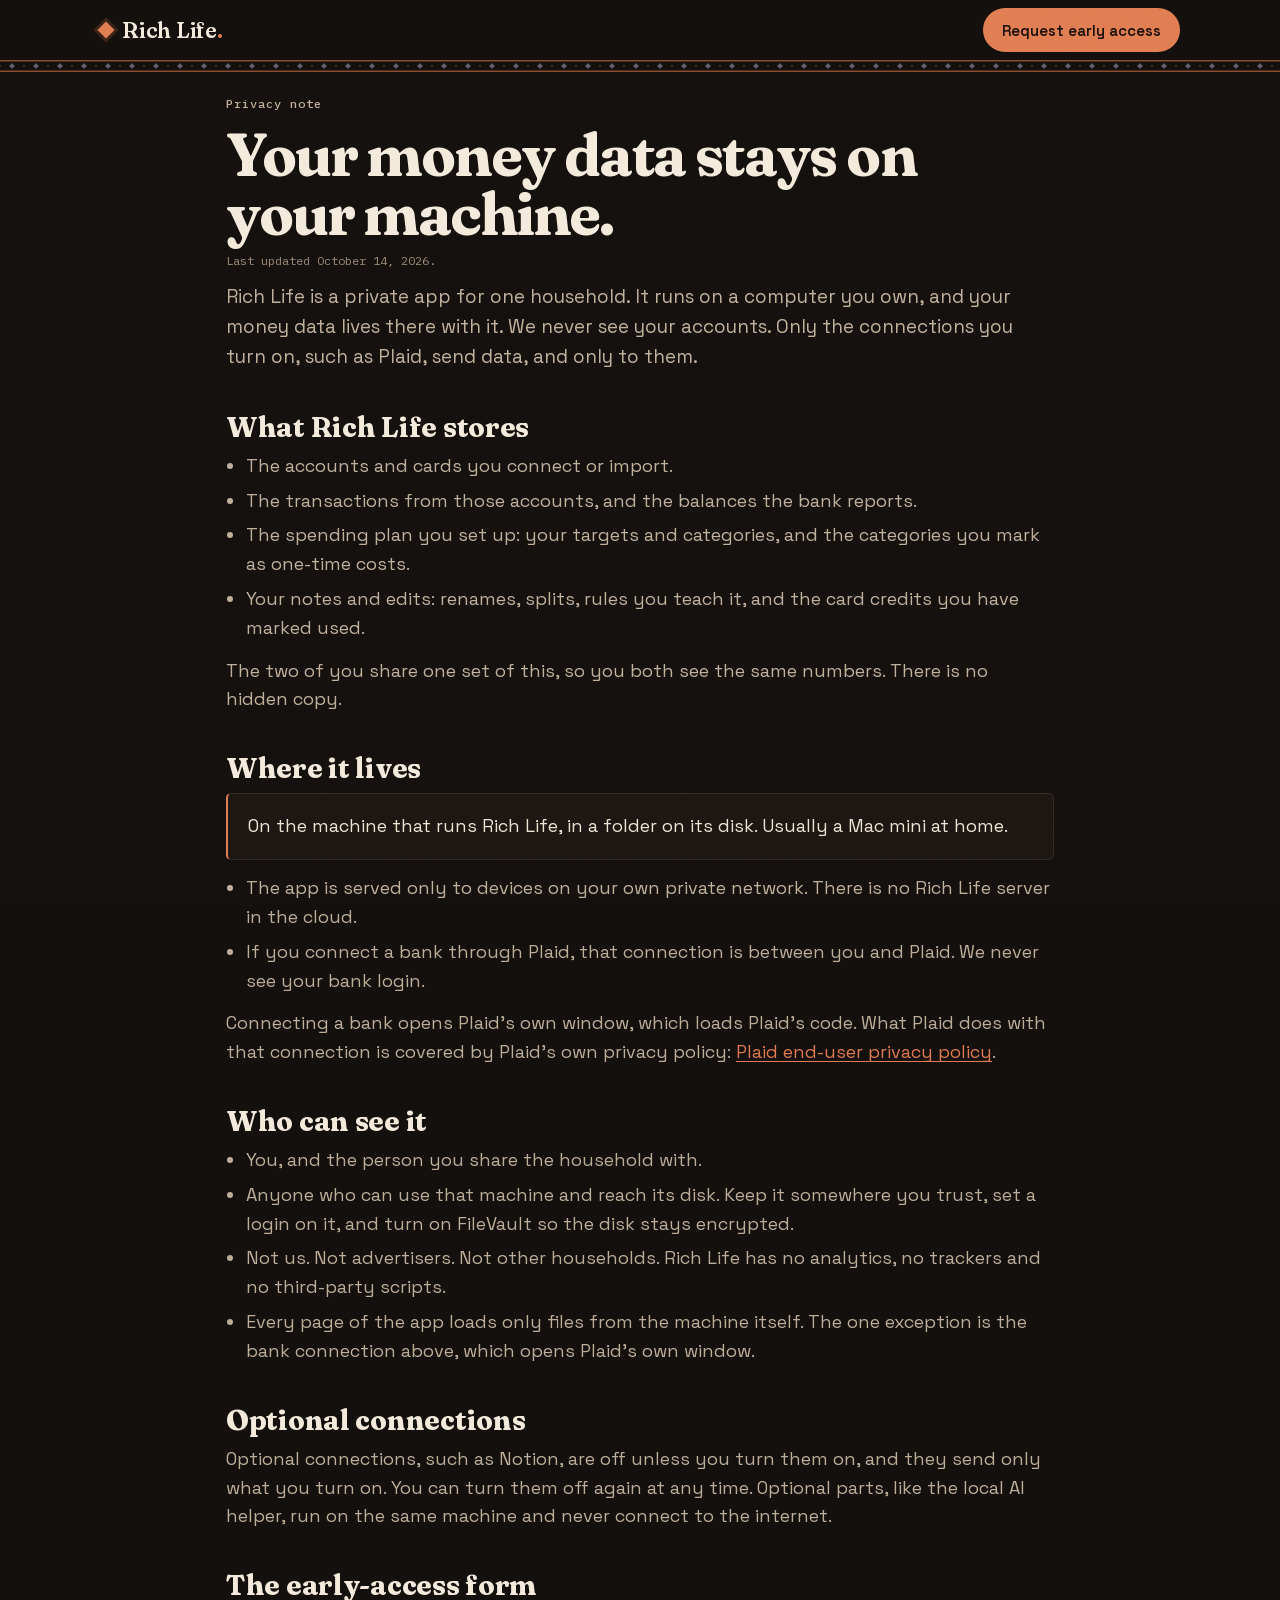
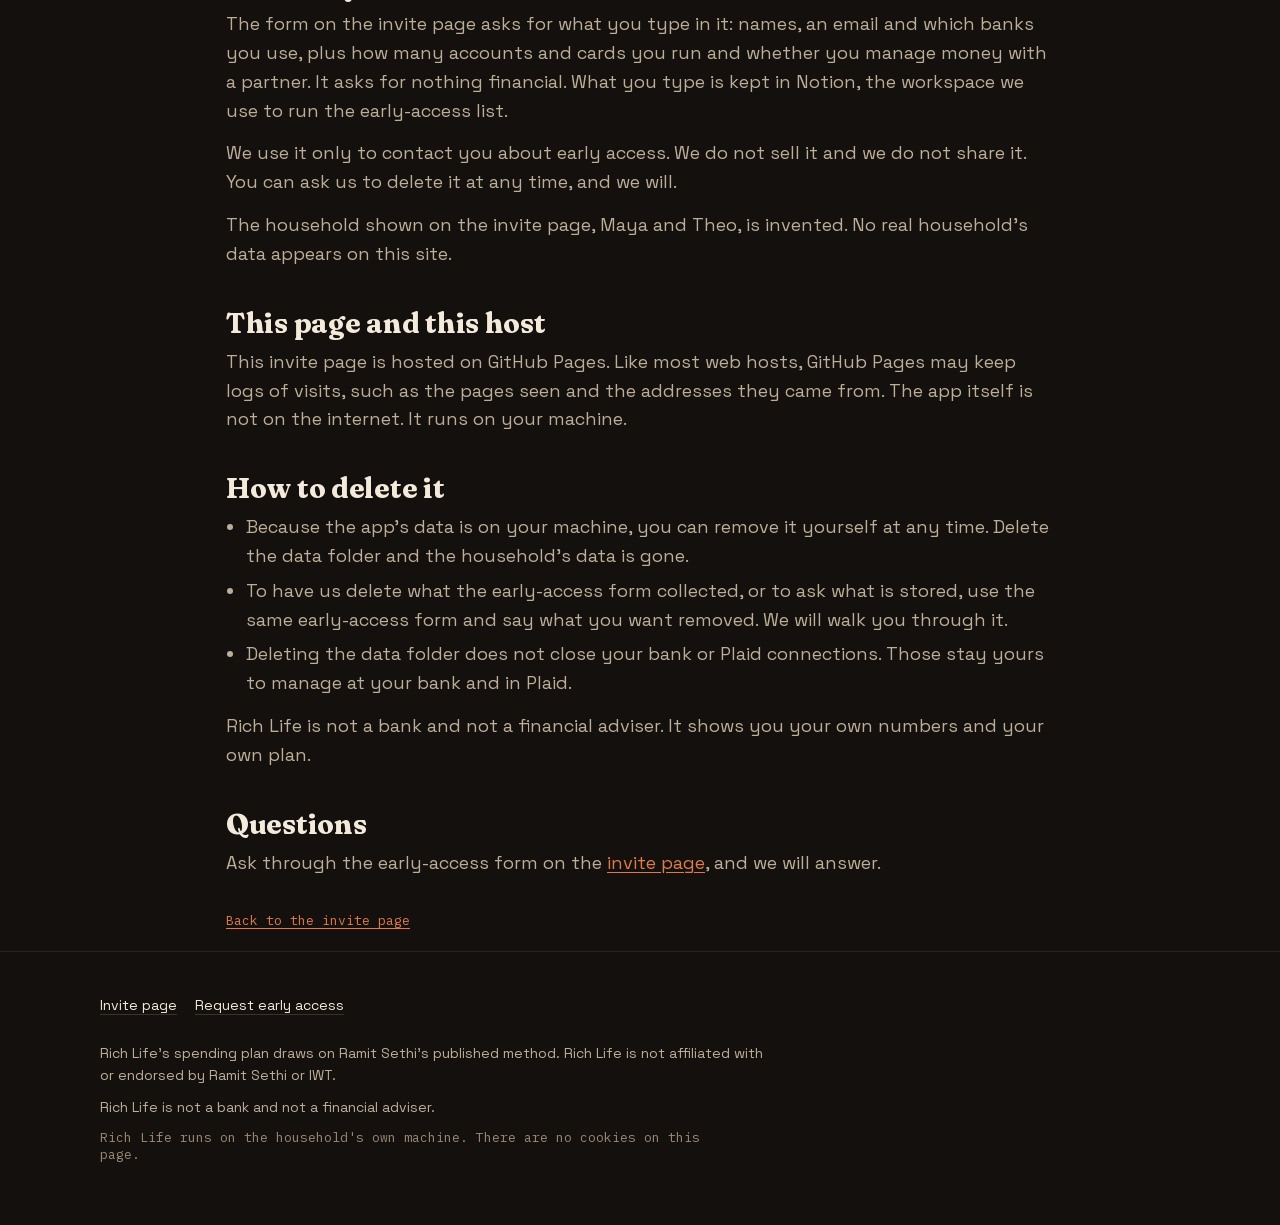
==== privacy.html @ 6955c93c "Invite review pass: the privacy claims hold up, the film follows the width, and every section reads " ====
<!doctype html>
<html lang="en">
<head>
<meta charset="utf-8">
<meta name="viewport" content="width=device-width, initial-scale=1, viewport-fit=cover">
<title>Rich Life: privacy note</title>
<meta name="description" content="Rich Life runs on your own machine and keeps your money data there. What is stored, where it lives, who can see it, and how to delete it.">
<meta name="theme-color" content="#14100D">
<meta name="robots" content="index, follow">
<link rel="icon" href="favicon.svg" type="image/svg+xml">
<link rel="stylesheet" href="styles.css">
</head>
<body>
<header>
  <div class="wrap bar">
    <a class="brand" href="index.html" aria-label="Rich Life, back to the top of the page"><i aria-hidden="true"></i><span>Rich&nbsp;Life<b>.</b></span></a>
    <a class="btn sm" href="index.html#access" data-join>Request early access</a>
  </div>
  <div class="band" aria-hidden="true"></div>
</header>

<main>
  <div class="wrap doc">
    <p class="kicker">Privacy note</p>
    <h1>Your money data stays on your machine.</h1>
    <p class="updated">Last updated October 14, 2026.</p>
    <p class="lead">Rich Life is a private app for one household. It runs on a computer you own, and your money data lives there with it. We never see your accounts. Only the connections you turn on, such as Plaid, send data, and only to them.</p>

    <h2>What Rich Life stores</h2>
    <ul>
      <li>The accounts and cards you connect or import.</li>
      <li>The transactions from those accounts, and the balances the bank reports.</li>
      <li>The spending plan you set up: your targets and categories, and the categories you mark as one-time costs.</li>
      <li>Your notes and edits: renames, splits, rules you teach it, and the card credits you have marked used.</li>
    </ul>
    <p>The two of you share one set of this, so you both see the same numbers. There is no hidden copy.</p>

    <h2>Where it lives</h2>
    <div class="card"><p>On the machine that runs Rich Life, in a folder on its disk. Usually a Mac mini at home.</p></div>
    <ul>
      <li>The app is served only to devices on your own private network. There is no Rich Life server in the cloud.</li>
      <li>If you connect a bank through Plaid, that connection is between you and Plaid. We never see your bank login.</li>
    </ul>
    <p>Connecting a bank opens Plaid's own window, which loads Plaid's code. What Plaid does with that connection is covered by Plaid's own privacy policy: <a href="https://plaid.com/legal/#end-user-privacy-policy" target="_blank" rel="noopener">Plaid end-user privacy policy</a>.</p>

    <h2>Who can see it</h2>
    <ul>
      <li>You, and the person you share the household with.</li>
      <li>Anyone who can use that machine and reach its disk. Keep it somewhere you trust, set a login on it, and turn on FileVault so the disk stays encrypted.</li>
      <li>Not us. Not advertisers. Not other households. Rich Life has no analytics, no trackers and no third-party scripts.</li>
      <li>Every page of the app loads only files from the machine itself. The one exception is the bank connection above, which opens Plaid's own window.</li>
    </ul>

    <h2>Optional connections</h2>
    <p>Optional connections, such as Notion, are off unless you turn them on, and they send only what you turn on. You can turn them off again at any time. Optional parts, like the local AI helper, run on the same machine and never connect to the internet.</p>

    <h2>The early-access form</h2>
    <p>The form on the invite page asks for what you type in it: names, an email and which banks you use, plus how many accounts and cards you run and whether you manage money with a partner. It asks for nothing financial. What you type is kept in Notion, the workspace we use to run the early-access list.</p>
    <p>We use it only to contact you about early access. We do not sell it and we do not share it. You can ask us to delete it at any time, and we will.</p>
    <p>The household shown on the invite page, Maya and Theo, is invented. No real household's data appears on this site.</p>

    <h2>This page and this host</h2>
    <p>This invite page is hosted on GitHub Pages. Like most web hosts, GitHub Pages may keep logs of visits, such as the pages seen and the addresses they came from. The app itself is not on the internet. It runs on your machine.</p>

    <h2>How to delete it</h2>
    <ul>
      <li>Because the app's data is on your machine, you can remove it yourself at any time. Delete the data folder and the household's data is gone.</li>
      <li>To have us delete what the early-access form collected, or to ask what is stored, use the same early-access form and say what you want removed. We will walk you through it.</li>
      <li>Deleting the data folder does not close your bank or Plaid connections. Those stay yours to manage at your bank and in Plaid.</li>
    </ul>

    <p>Rich Life is not a bank and not a financial adviser. It shows you your own numbers and your own plan.</p>

    <h2>Questions</h2>
    <p>Ask through the early-access form on the <a href="index.html">invite page</a>, and we will answer.</p>

    <p class="back"><a href="index.html">Back to the invite page</a></p>
  </div>
</main>

<footer>
  <div class="wrap">
    <div class="links">
      <a href="index.html">Invite page</a>
      <a href="index.html#access" data-join>Request early access</a>
    </div>
    <p>Rich Life's spending plan draws on Ramit Sethi's published method. Rich Life is not affiliated with or endorsed by Ramit Sethi or IWT.</p>
    <p>Rich Life is not a bank and not a financial adviser.</p>
    <p class="tk">Rich Life runs on the household's own machine. There are no cookies on this page.</p>
  </div>
</footer>

<script>
const EARLY_ACCESS_URL = "https://fantasy-spear-680.notion.site/02cfda1831654efd8e8520b2d70a3c6b";
document.querySelectorAll("[data-join]").forEach((a) => { if (EARLY_ACCESS_URL) { a.href = EARLY_ACCESS_URL; a.target = "_blank"; a.rel = "noopener"; } });
</script>
</body>
</html>
---- styles.css ----
/* styles.css: Rich Life early-access pages.
 *
 * The same look as the app (Kohl & Terracotta): a warm kohl-black ground with
 * a fine paper grain, an editorial serif for headings (Fraunces, soft and
 * wonky axes), a geometric grotesk for reading (Space Grotesk), mono numerals
 * for money. Colour is the app's craft-pigment palette. Geometry is
 * block-print: a patterned band under the header, square-cut panels, corner
 * ticks instead of shadows. The fonts are self-hosted; nothing loads from
 * another site.
 */

/* Fonts: the app's families, axes and subsets, self-hosted (OFL). */
@font-face { font-family: 'Fraunces'; font-style: normal; font-weight: 400 800; font-display: swap;
  src: url(fonts/fraunces-400_800-latin-ext.woff2) format('woff2');
  unicode-range: U+0100-02BA, U+02BD-02C5, U+02C7-02CC, U+02CE-02D7, U+02DD-02FF, U+0304, U+0308, U+0329, U+1D00-1DBF, U+1E00-1E9F, U+1EF2-1EFF, U+2020, U+20A0-20AB, U+20AD-20C4, U+2113, U+2C60-2C7F, U+A720-A7FF; }
@font-face { font-family: 'Fraunces'; font-style: normal; font-weight: 400 800; font-display: swap;
  src: url(fonts/fraunces-400_800-latin.woff2) format('woff2');
  unicode-range: U+0000-00FF, U+0131, U+0152-0153, U+02BB-02BC, U+02C6, U+02DA, U+02DC, U+0304, U+0308, U+0329, U+2000-206F, U+20AC, U+2122, U+2191, U+2193, U+2212, U+2215, U+FEFF, U+FFFD; }
@font-face { font-family: 'Space Grotesk'; font-style: normal; font-weight: 400; font-display: swap;
  src: url(fonts/space-grotesk-400-latin-ext.woff2) format('woff2');
  unicode-range: U+0100-02BA, U+02BD-02C5, U+02C7-02CC, U+02CE-02D7, U+02DD-02FF, U+0304, U+0308, U+0329, U+1D00-1DBF, U+1E00-1E9F, U+1EF2-1EFF, U+2020, U+20A0-20AB, U+20AD-20C4, U+2113, U+2C60-2C7F, U+A720-A7FF; }
@font-face { font-family: 'Space Grotesk'; font-style: normal; font-weight: 400; font-display: swap;
  src: url(fonts/space-grotesk-400-latin.woff2) format('woff2');
  unicode-range: U+0000-00FF, U+0131, U+0152-0153, U+02BB-02BC, U+02C6, U+02DA, U+02DC, U+0304, U+0308, U+0329, U+2000-206F, U+20AC, U+2122, U+2191, U+2193, U+2212, U+2215, U+FEFF, U+FFFD; }
@font-face { font-family: 'Space Grotesk'; font-style: normal; font-weight: 500; font-display: swap;
  src: url(fonts/space-grotesk-500-latin-ext.woff2) format('woff2');
  unicode-range: U+0100-02BA, U+02BD-02C5, U+02C7-02CC, U+02CE-02D7, U+02DD-02FF, U+0304, U+0308, U+0329, U+1D00-1DBF, U+1E00-1E9F, U+1EF2-1EFF, U+2020, U+20A0-20AB, U+20AD-20C4, U+2113, U+2C60-2C7F, U+A720-A7FF; }
@font-face { font-family: 'Space Grotesk'; font-style: normal; font-weight: 500; font-display: swap;
  src: url(fonts/space-grotesk-500-latin.woff2) format('woff2');
  unicode-range: U+0000-00FF, U+0131, U+0152-0153, U+02BB-02BC, U+02C6, U+02DA, U+02DC, U+0304, U+0308, U+0329, U+2000-206F, U+20AC, U+2122, U+2191, U+2193, U+2212, U+2215, U+FEFF, U+FFFD; }
@font-face { font-family: 'Space Grotesk'; font-style: normal; font-weight: 600; font-display: swap;
  src: url(fonts/space-grotesk-600-latin-ext.woff2) format('woff2');
  unicode-range: U+0100-02BA, U+02BD-02C5, U+02C7-02CC, U+02CE-02D7, U+02DD-02FF, U+0304, U+0308, U+0329, U+1D00-1DBF, U+1E00-1E9F, U+1EF2-1EFF, U+2020, U+20A0-20AB, U+20AD-20C4, U+2113, U+2C60-2C7F, U+A720-A7FF; }
@font-face { font-family: 'Space Grotesk'; font-style: normal; font-weight: 600; font-display: swap;
  src: url(fonts/space-grotesk-600-latin.woff2) format('woff2');
  unicode-range: U+0000-00FF, U+0131, U+0152-0153, U+02BB-02BC, U+02C6, U+02DA, U+02DC, U+0304, U+0308, U+0329, U+2000-206F, U+20AC, U+2122, U+2191, U+2193, U+2212, U+2215, U+FEFF, U+FFFD; }
@font-face { font-family: 'IBM Plex Mono'; font-style: normal; font-weight: 400; font-display: swap;
  src: url(fonts/ibm-plex-mono-400-latin-ext.woff2) format('woff2');
  unicode-range: U+0100-02BA, U+02BD-02C5, U+02C7-02CC, U+02CE-02D7, U+02DD-02FF, U+0304, U+0308, U+0329, U+1D00-1DBF, U+1E00-1E9F, U+1EF2-1EFF, U+2020, U+20A0-20AB, U+20AD-20C4, U+2113, U+2C60-2C7F, U+A720-A7FF; }
@font-face { font-family: 'IBM Plex Mono'; font-style: normal; font-weight: 400; font-display: swap;
  src: url(fonts/ibm-plex-mono-400-latin.woff2) format('woff2');
  unicode-range: U+0000-00FF, U+0131, U+0152-0153, U+02BB-02BC, U+02C6, U+02DA, U+02DC, U+0304, U+0308, U+0329, U+2000-206F, U+20AC, U+2122, U+2191, U+2193, U+2212, U+2215, U+FEFF, U+FFFD; }
@font-face { font-family: 'IBM Plex Mono'; font-style: normal; font-weight: 500; font-display: swap;
  src: url(fonts/ibm-plex-mono-500-latin-ext.woff2) format('woff2');
  unicode-range: U+0100-02BA, U+02BD-02C5, U+02C7-02CC, U+02CE-02D7, U+02DD-02FF, U+0304, U+0308, U+0329, U+1D00-1DBF, U+1E00-1E9F, U+1EF2-1EFF, U+2020, U+20A0-20AB, U+20AD-20C4, U+2113, U+2C60-2C7F, U+A720-A7FF; }
@font-face { font-family: 'IBM Plex Mono'; font-style: normal; font-weight: 500; font-display: swap;
  src: url(fonts/ibm-plex-mono-500-latin.woff2) format('woff2');
  unicode-range: U+0000-00FF, U+0131, U+0152-0153, U+02BB-02BC, U+02C6, U+02DA, U+02DC, U+0304, U+0308, U+0329, U+2000-206F, U+20AC, U+2122, U+2191, U+2193, U+2212, U+2215, U+FEFF, U+FFFD; }

:root {
  --bg: #14100D;           /* kohl */
  --surface: #1C1612;
  --surface-2: #221A15;
  --line: rgba(243, 234, 219, 0.09);
  --line-strong: rgba(243, 234, 219, 0.16);
  --bone: #F3EADB;
  --ink: #EDE3D3;
  --muted: #BDAE99;
  --dim: #9A8874;
  --terracotta: #E07A50;
  --haldi: #E2A93B;
  --neel: #7F95D4;
  --jamun: #B47AB3;
  --leaf: #7DBB86;
  --accent-soft: rgba(224, 122, 80, 0.14);
  --ink-on-accent: #1A0F0A;
  --radius: 5px;
  --wrap: 1120px;
  --display: "Fraunces", Georgia, "Times New Roman", serif;
  --sans: "Space Grotesk", system-ui, -apple-system, "Segoe UI", Roboto, sans-serif;
  --mono: "IBM Plex Mono", ui-monospace, "SF Mono", Menlo, monospace;
  /* block-print band: indigo lozenges between terracotta rules (from the app) */
  --band: url("data:image/svg+xml;utf8,<svg xmlns='http://www.w3.org/2000/svg' width='24' height='12'><rect width='24' height='1.5' fill='%23E07A50'/><rect y='10.5' width='24' height='1.5' fill='%23E07A50'/><path d='M12 3 L15 6 L12 9 L9 6 Z' fill='%237F95D4'/><circle cx='12' cy='6' r='0.9' fill='%23E2A93B'/><circle cx='0' cy='6' r='0.8' fill='%23E07A50'/><circle cx='24' cy='6' r='0.8' fill='%23E07A50'/></svg>") left center / 24px 12px repeat-x;
}

* { box-sizing: border-box; }
html { scroll-behavior: smooth; -webkit-text-size-adjust: 100%; background: var(--bg); }
body {
  margin: 0; background: var(--bg); color: var(--ink);
  font: 400 17px/1.6 var(--sans); overflow-x: hidden;
  font-feature-settings: "tnum" 1, "lnum" 1, "ss01" 1; -webkit-font-smoothing: antialiased;
  padding-bottom: env(safe-area-inset-bottom);
}
/* Paper grain over everything, never intercepting a tap. */
body::after {
  content: ""; position: fixed; inset: 0; pointer-events: none; z-index: 9998; opacity: 0.09; mix-blend-mode: overlay;
  background-image: url("data:image/svg+xml;utf8,<svg xmlns='http://www.w3.org/2000/svg' width='180' height='180'><filter id='n'><feTurbulence type='fractalNoise' baseFrequency='0.9' numOctaves='3' stitchTiles='stitch'/><feColorMatrix values='0 0 0 0 0.95  0 0 0 0 0.9  0 0 0 0 0.85  0 0 0 1 0'/></filter><rect width='100%' height='100%' filter='url(%23n)'/></svg>");
}
img, video { max-width: 100%; display: block; }
a { color: var(--terracotta); text-underline-offset: 3px; }
:focus-visible { outline: 2px solid var(--haldi); outline-offset: 2px; border-radius: 6px; }
::selection { background: rgba(224, 122, 80, 0.3); color: var(--bone); }

.wrap { max-width: var(--wrap); margin: 0 auto; padding: 0 max(20px, env(safe-area-inset-left)); }

/* ── header ─────────────────────────────────────────────────────────── */
header { position: sticky; top: 0; z-index: 5; background: rgba(20, 16, 13, 0.92); backdrop-filter: blur(10px); -webkit-backdrop-filter: blur(10px); }
header .bar { display: flex; align-items: center; justify-content: space-between; min-height: 60px; gap: 12px; }
header .band { height: 12px; background: var(--band); opacity: 0.55; }
.brand { display: flex; align-items: center; gap: 10px; min-height: 44px; font: 600 22px var(--display); font-variation-settings: "SOFT" 50, "WONK" 1; color: var(--bone); text-decoration: none; letter-spacing: -0.01em; }
.brand i { width: 12px; height: 12px; background: var(--terracotta); transform: rotate(45deg); box-shadow: 0 0 0 3px rgba(224, 122, 80, 0.18); flex: none; }
.brand b { color: var(--terracotta); font-weight: inherit; }

/* ── buttons ────────────────────────────────────────────────────────── */
.btn {
  display: inline-flex; align-items: center; justify-content: center; gap: 8px;
  min-height: 52px; padding: 0 26px; border-radius: 999px; border: 1px solid transparent;
  background: var(--terracotta); color: var(--ink-on-accent); font: 600 17px var(--sans);
  text-decoration: none; cursor: pointer;
  transition: transform 0.15s;
}
.btn:hover { transform: translateY(-1px); }
.btn:active { transform: scale(0.98); }
.btn.sm { min-height: 44px; padding: 0 18px; font-size: 15px; }
.btn.ghost { background: transparent; color: var(--bone); border-color: var(--line-strong); }
.btn.ghost:hover { border-color: var(--terracotta); color: var(--bone); }

/* ── type ───────────────────────────────────────────────────────────── */
.kicker { color: var(--terracotta); font: 500 12px var(--mono); letter-spacing: 0.08em; margin: 0 0 16px; }
h1, h2, h3 { font-family: var(--display); font-variation-settings: "SOFT" 50, "WONK" 1; letter-spacing: -0.01em; color: var(--bone); }
h1 { font-weight: 700; font-size: clamp(44px, 12vw, 96px); line-height: 0.98; letter-spacing: -0.03em; margin: 0 auto 22px; max-width: 12em; }
h1 em { font-style: normal; color: var(--terracotta); }
h2 { font-weight: 700; font-size: clamp(30px, 7.5vw, 52px); line-height: 1.04; margin: 0 0 14px; max-width: 17em; }
h3 { font-weight: 600; font-size: clamp(24px, 5.5vw, 34px); line-height: 1.12; margin: 0 0 12px; letter-spacing: -0.005em; }
.lede { font-size: clamp(18px, 4.4vw, 22px); color: var(--muted); max-width: 33em; margin: 0 auto 30px; }
.sub { color: var(--muted); max-width: 36em; margin: 0 0 40px; font-size: 19px; }
.fine { font-size: 14px; color: var(--muted); margin: 16px auto 0; max-width: 36em; }
.mono { font-family: var(--mono); font-variant-numeric: tabular-nums; }

/* ── hero ───────────────────────────────────────────────────────────── */
.hero { padding: 44px 0 60px; text-align: center; }
.cta { display: flex; flex-wrap: wrap; gap: 12px; justify-content: center; }
.stage { margin: 44px auto 0; display: flex; flex-direction: column; align-items: center; gap: 14px; }
.phone { width: min(288px, 74vw); border-radius: 40px; border: 8px solid #2b211b; background: #000; overflow: hidden; box-shadow: 0 40px 100px rgba(240, 135, 92, 0.16), 0 0 0 1px var(--line); aspect-ratio: 390 / 844; }
.screen { display: none; border-radius: 16px; border: 1px solid var(--line); background: #000; overflow: hidden; box-shadow: 0 40px 120px rgba(240, 135, 92, 0.15); aspect-ratio: 844 / 390; width: min(920px, 100%); }
video, .phone img { width: 100%; height: 100%; object-fit: cover; }
.pp { min-height: 44px; padding: 0 20px; border-radius: 999px; border: 1px solid var(--line-strong); background: transparent; color: var(--bone); font: 500 15px var(--sans); cursor: pointer; }
.pp:hover { border-color: var(--terracotta); }

/* ── proof band ─────────────────────────────────────────────────────── */
.proof { border-top: 1px solid var(--line); border-bottom: 1px solid var(--line); background: var(--surface); padding: 36px 0; }
.proof ul { list-style: none; margin: 0; padding: 0; display: grid; gap: 24px 22px; grid-template-columns: 1fr 1fr; }
.proof li { margin: 0; }
.proof .n { display: block; font: 600 clamp(28px, 7vw, 42px)/1.05 var(--display); font-variation-settings: "SOFT" 50, "WONK" 1; font-variant-numeric: tabular-nums; color: var(--terracotta); }
.proof .l { display: block; font-size: 13.5px; color: var(--muted); margin-top: 5px; line-height: 1.45; }
.proof .note { grid-column: 1 / -1; margin: 0; padding-top: 18px; border-top: 1px solid var(--line); color: var(--dim); font: 400 13px var(--mono); }

/* ── sections ───────────────────────────────────────────────────────── */
section { padding: 72px 0; }
.row { display: grid; gap: 30px; align-items: center; padding: 36px 0; border-top: 1px solid var(--line); }
.row:first-of-type { border-top: 0; padding-top: 0; }
.row p { margin: 0 0 12px; color: var(--muted); max-width: 34em; }
.row ul { margin: 0; padding-left: 20px; color: var(--muted); }
.row li { margin: 6px 0; }
.big { font: 600 clamp(42px, 11vw, 68px)/1 var(--display); font-variation-settings: "SOFT" 50, "WONK" 1; font-variant-numeric: tabular-nums; color: var(--terracotta); margin: 0 0 6px; }
.tagl { font: 400 13px var(--mono); color: var(--dim); display: block; margin-bottom: 16px; }
.shot { width: min(258px, 70vw); margin: 0 auto; border-radius: 22px; border: 1px solid var(--line); overflow: hidden; background: #000; box-shadow: 0 30px 70px rgba(0, 0, 0, 0.45); }
.shot img { width: 100%; height: auto; aspect-ratio: 4 / 5; object-fit: cover; object-position: top; }
.mshot { width: 100%; border-radius: 12px; border: 1px solid var(--line); overflow: hidden; background: #000; box-shadow: 0 30px 70px rgba(0, 0, 0, 0.4); }
.mshot img { width: 100%; height: auto; }

/* ── panels with corner ticks ───────────────────────────────────────── */
.grid { display: grid; gap: 16px; }
.panel { position: relative; background: var(--surface); border: 1px solid var(--line); border-radius: var(--radius); padding: 22px; }
.panel::before, .panel::after { content: ""; position: absolute; width: 8px; height: 8px; pointer-events: none; border-color: var(--terracotta); border-style: solid; opacity: 0.75; }
.panel::before { top: -1px; left: -1px; border-width: 1.5px 0 0 1.5px; }
.panel::after { bottom: -1px; right: -1px; border-width: 0 1.5px 1.5px 0; }
.panel h3 { font-size: 20px; margin: 0 0 8px; }
.panel p { margin: 0; color: var(--muted); font-size: 15.5px; }

/* ── final / steps ──────────────────────────────────────────────────── */
.final { text-align: center; border-top: 1px solid var(--line); }
.final h2, .final .sub { margin-left: auto; margin-right: auto; }
.steps { list-style: none; padding: 0; margin: 0 auto 34px; display: grid; gap: 16px; max-width: 34em; text-align: left; counter-reset: s; }
.steps li { counter-increment: s; display: flex; gap: 16px; align-items: flex-start; }
.steps li::before { content: counter(s); flex: none; width: 44px; height: 44px; border-radius: 50%; background: var(--accent-soft); border: 1px solid rgba(224, 122, 80, 0.4); color: var(--terracotta); font: 600 18px var(--mono); display: grid; place-items: center; }
.steps b { display: block; font: 600 18px var(--display); font-variation-settings: "SOFT" 50, "WONK" 1; color: var(--bone); }
.steps span { color: var(--muted); }

/* ── footer ─────────────────────────────────────────────────────────── */
footer { border-top: 1px solid var(--line); padding: 32px 0 52px; color: var(--muted); font-size: 14px; }
footer p { max-width: 48em; margin: 0 0 10px; }
footer .links { display: flex; flex-wrap: wrap; gap: 18px; align-items: center; margin: 0 0 14px; }
footer .links a { display: inline-flex; align-items: center; min-height: 44px; color: var(--bone); text-decoration: underline; text-decoration-color: var(--line-strong); text-decoration-thickness: 1px; text-underline-offset: 4px; }
footer .links a:hover { text-decoration-color: var(--terracotta); }
footer .tk { font: 400 13px var(--mono); color: var(--dim); }

/* ── privacy page ───────────────────────────────────────────────────── */
.doc { max-width: 46em; margin: 0 auto; padding: 24px 0 8px; }
.doc h1 { font-size: clamp(38px, 9vw, 60px); text-align: left; margin: 0 0 10px; max-width: none; }
.doc .lead { color: var(--muted); font-size: 19px; margin: 0 0 8px; }
.doc .updated { font: 400 12px var(--mono); color: var(--dim); margin: 0 0 14px; }
.doc h2 { font-size: clamp(22px, 5vw, 28px); margin: 40px 0 10px; }
.doc p { color: var(--muted); margin: 0 0 14px; }
.doc ul { color: var(--muted); padding-left: 20px; margin: 0 0 14px; }
.doc li { margin: 6px 0; }
.doc .card { background: var(--surface); border: 1px solid var(--line); border-left: 2px solid var(--terracotta); border-radius: var(--radius); padding: 18px 20px; margin: 0 0 14px; }
.doc .card p { margin: 0; color: var(--ink); }
.doc .back { margin-top: 34px; font: 400 13px var(--mono); color: var(--dim); }

/* ── reveal on scroll ───────────────────────────────────────────────── */
.will { opacity: 0; transform: translateY(16px); }
.will.in { opacity: 1; transform: none; transition: opacity 0.6s, transform 0.6s; }

@media (min-width: 900px) {
  body { font-size: 18px; }
  .hero { padding: 84px 0 96px; }
  .phone { display: none; }
  .screen { display: block; }
  .proof ul { grid-template-columns: repeat(5, 1fr); }
  .row { grid-template-columns: 1fr 300px; gap: 72px; }
  .row.flip { grid-template-columns: 300px 1fr; }
  .row.wide { grid-template-columns: 1fr 540px; }
  .row.wide.flip { grid-template-columns: 540px 1fr; }
  .row.flip .shot, .row.flip .mshot { order: -1; }
  .grid.three { grid-template-columns: repeat(3, 1fr); }
}
@media (prefers-reduced-motion: reduce) {
  html { scroll-behavior: auto; }
  .btn, .pp { transition: none; }
  .will { opacity: 1; transform: none; }
}
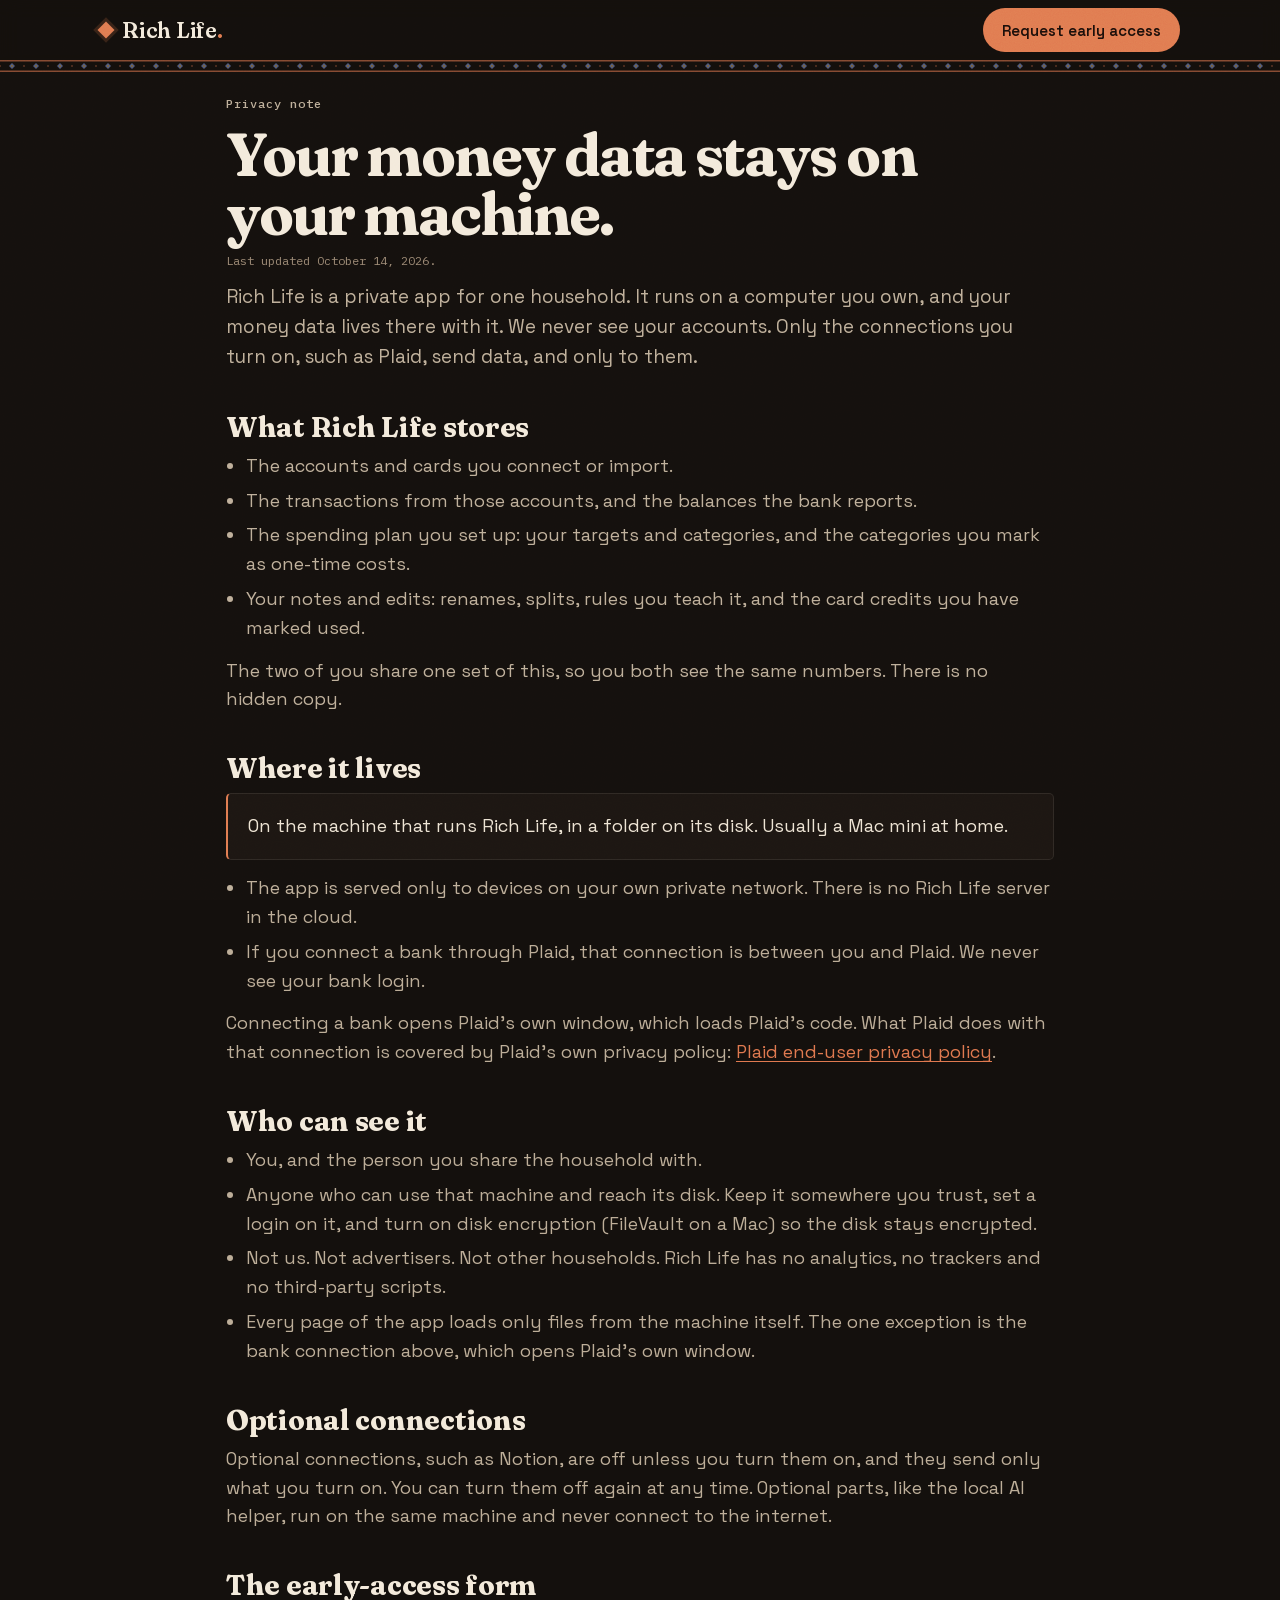
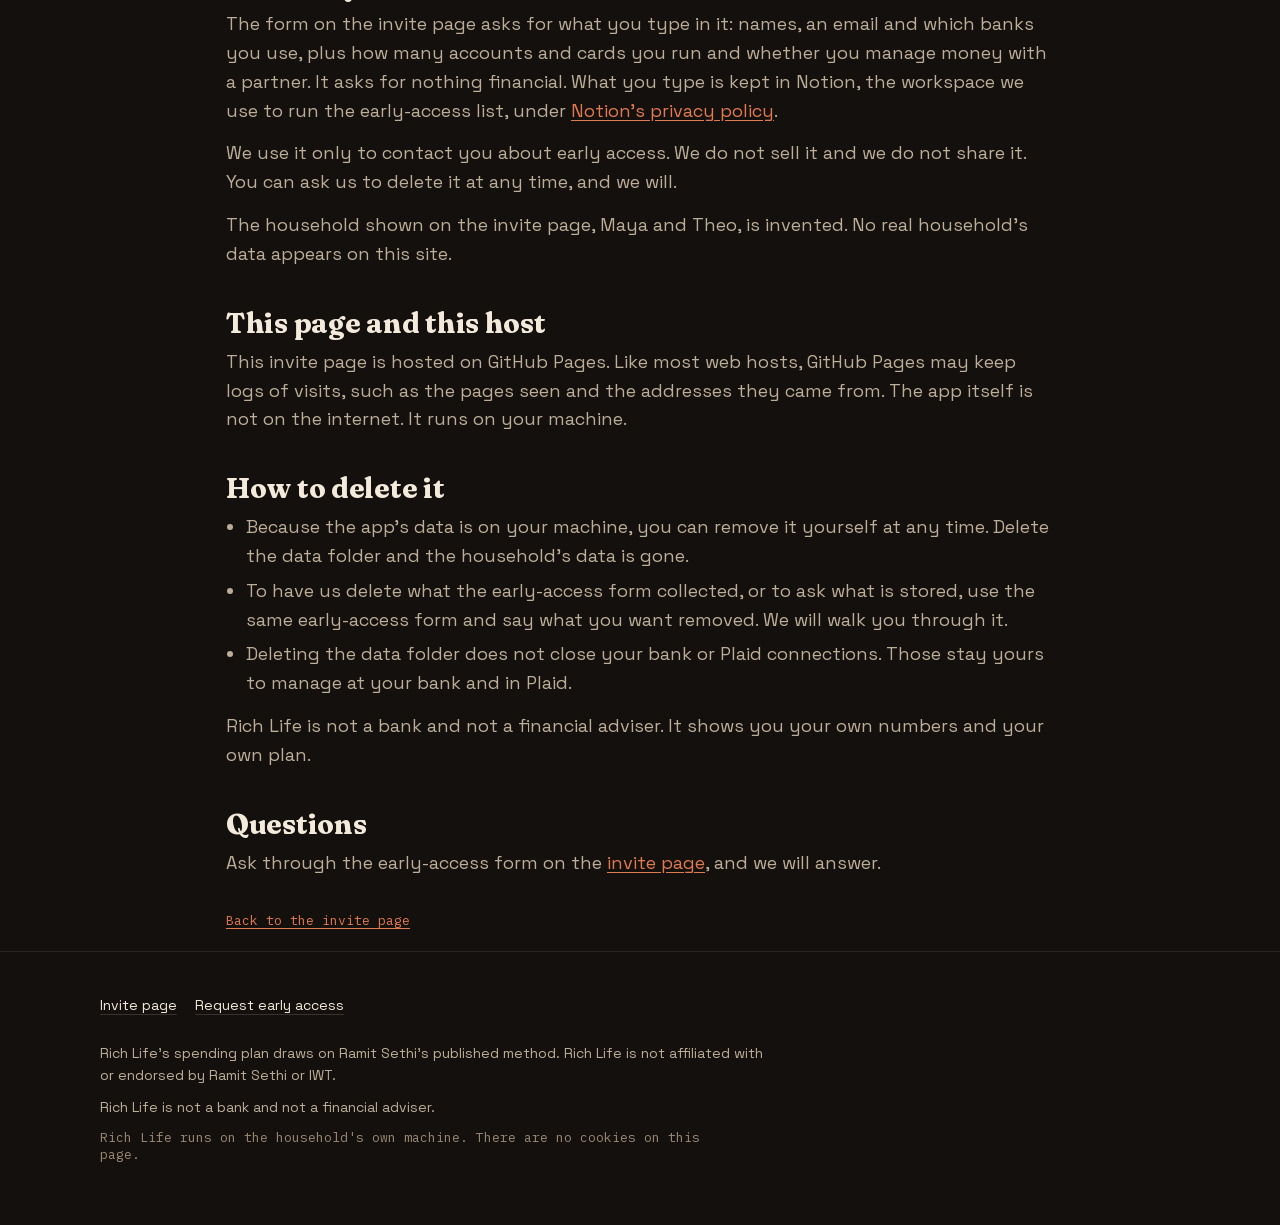
==== commit 7941948a: "Invite review fixes: the signup links work with JavaScript off, the pause button shows only when it " ====
--- a/privacy.html
+++ b/privacy.html
@@ -14,7 +14,7 @@
 <header>
   <div class="wrap bar">
     <a class="brand" href="index.html" aria-label="Rich Life, back to the top of the page"><i aria-hidden="true"></i><span>Rich&nbsp;Life<b>.</b></span></a>
-    <a class="btn sm" href="index.html#access" data-join>Request early access</a>
+    <a class="btn sm" href="https://fantasy-spear-680.notion.site/02cfda1831654efd8e8520b2d70a3c6b" target="_blank" rel="noopener" data-join>Request early access</a>
   </div>
   <div class="band" aria-hidden="true"></div>
 </header>
@@ -46,7 +46,7 @@
     <h2>Who can see it</h2>
     <ul>
       <li>You, and the person you share the household with.</li>
-      <li>Anyone who can use that machine and reach its disk. Keep it somewhere you trust, set a login on it, and turn on FileVault so the disk stays encrypted.</li>
+      <li>Anyone who can use that machine and reach its disk. Keep it somewhere you trust, set a login on it, and turn on disk encryption (FileVault on a Mac) so the disk stays encrypted.</li>
       <li>Not us. Not advertisers. Not other households. Rich Life has no analytics, no trackers and no third-party scripts.</li>
       <li>Every page of the app loads only files from the machine itself. The one exception is the bank connection above, which opens Plaid's own window.</li>
     </ul>
@@ -55,7 +55,7 @@
     <p>Optional connections, such as Notion, are off unless you turn them on, and they send only what you turn on. You can turn them off again at any time. Optional parts, like the local AI helper, run on the same machine and never connect to the internet.</p>
 
     <h2>The early-access form</h2>
-    <p>The form on the invite page asks for what you type in it: names, an email and which banks you use, plus how many accounts and cards you run and whether you manage money with a partner. It asks for nothing financial. What you type is kept in Notion, the workspace we use to run the early-access list.</p>
+    <p>The form on the invite page asks for what you type in it: names, an email and which banks you use, plus how many accounts and cards you run and whether you manage money with a partner. It asks for nothing financial. What you type is kept in Notion, the workspace we use to run the early-access list, under <a href="https://www.notion.com/notion/privacy">Notion's privacy policy</a>.</p>
     <p>We use it only to contact you about early access. We do not sell it and we do not share it. You can ask us to delete it at any time, and we will.</p>
     <p>The household shown on the invite page, Maya and Theo, is invented. No real household's data appears on this site.</p>
 
@@ -82,7 +82,7 @@
   <div class="wrap">
     <div class="links">
       <a href="index.html">Invite page</a>
-      <a href="index.html#access" data-join>Request early access</a>
+      <a href="https://fantasy-spear-680.notion.site/02cfda1831654efd8e8520b2d70a3c6b" target="_blank" rel="noopener" data-join>Request early access</a>
     </div>
     <p>Rich Life's spending plan draws on Ramit Sethi's published method. Rich Life is not affiliated with or endorsed by Ramit Sethi or IWT.</p>
     <p>Rich Life is not a bank and not a financial adviser.</p>
--- a/styles.css
+++ b/styles.css
@@ -220,3 +220,6 @@
   .btn, .pp { transition: none; }
   .will { opacity: 1; transform: none; }
 }
+
+/* the sticky header never covers a section a link lands on */
+section[id] { scroll-margin-top: 84px; }
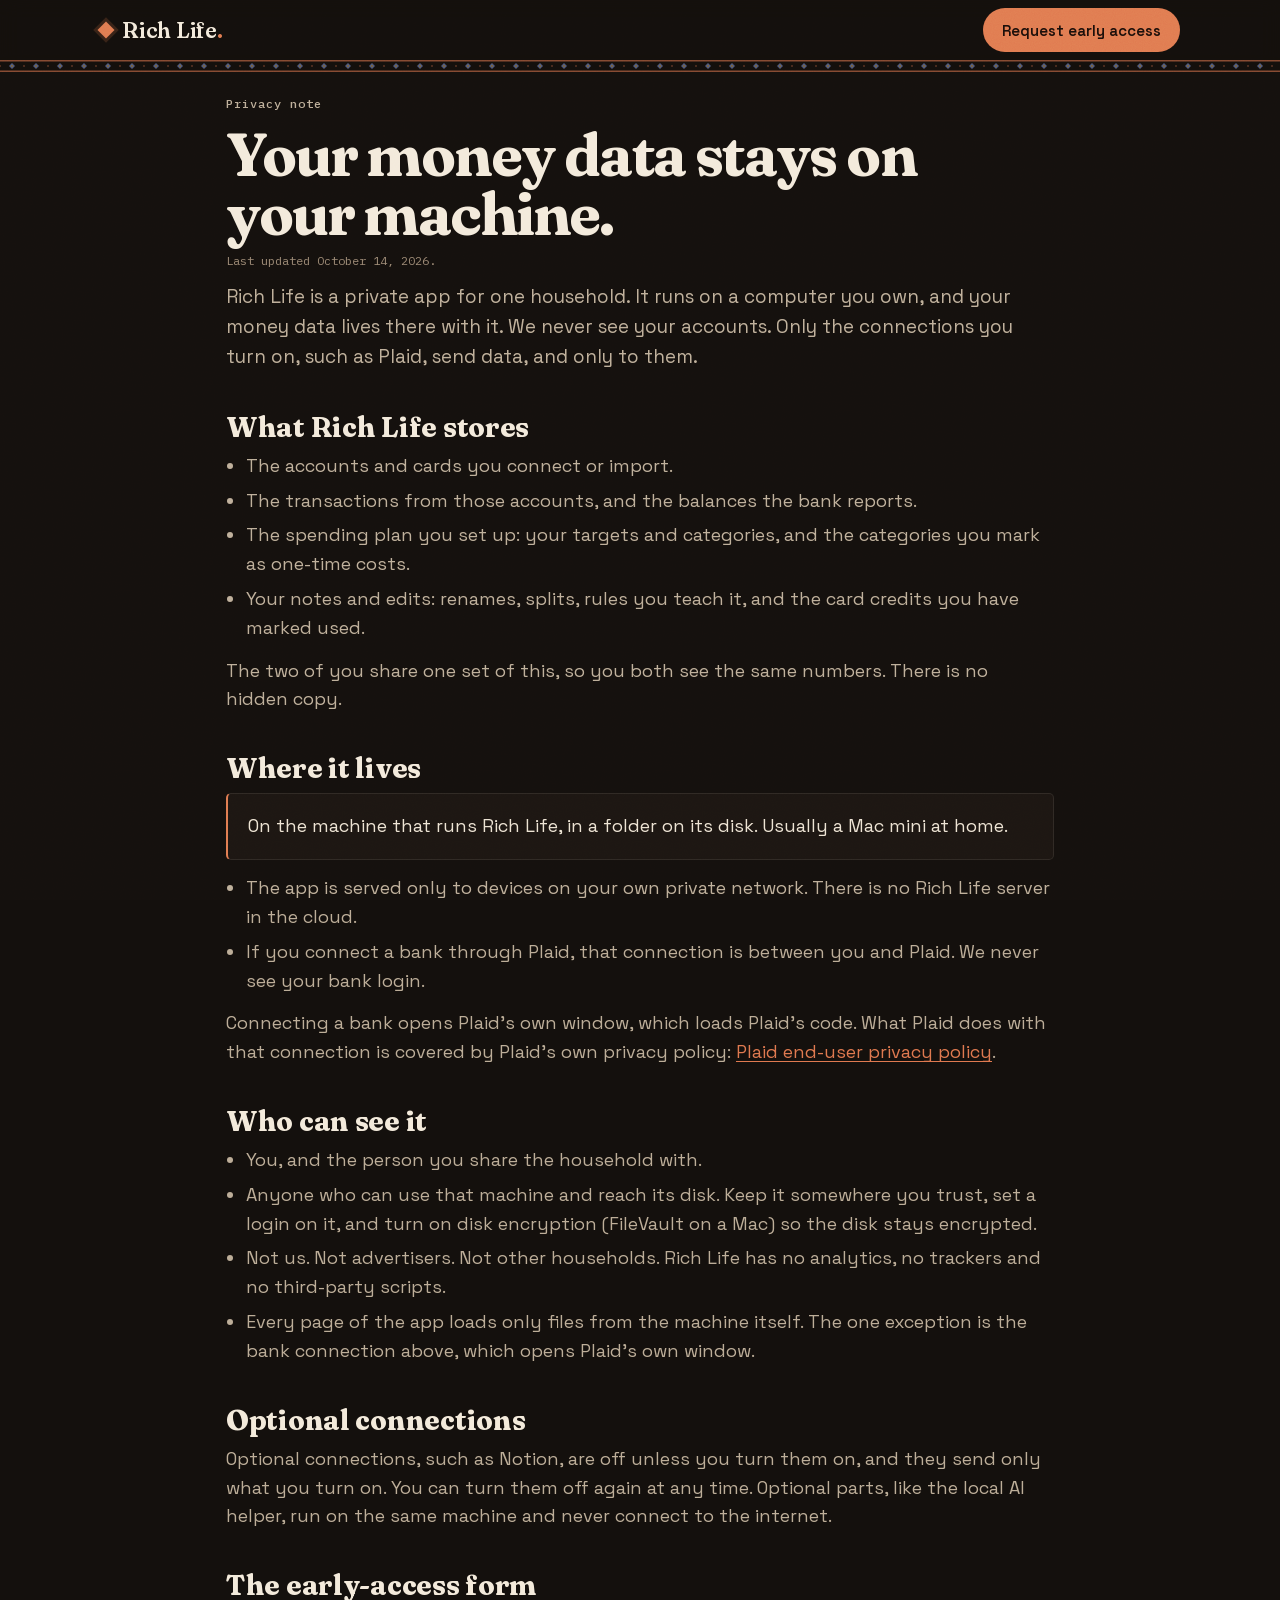
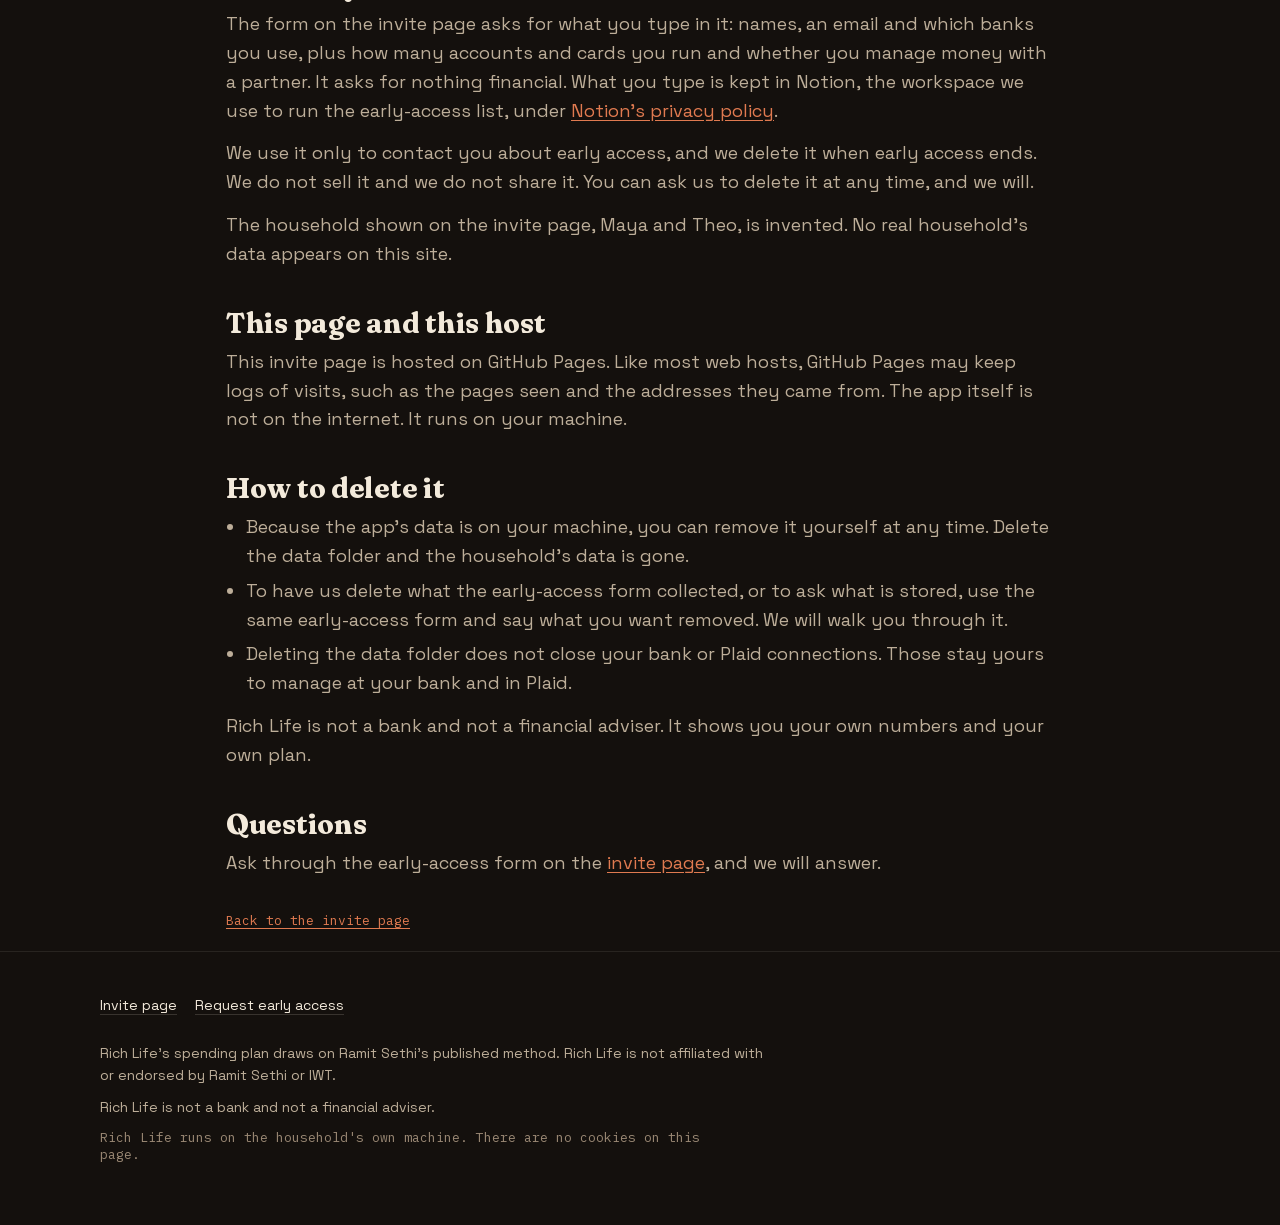
==== commit 8dd9c99f: "Privacy note: signups are deleted when early access ends Co-Authored-By: Claude Opus 5.5 <noreply@an" ====
--- a/privacy.html
+++ b/privacy.html
@@ -56,7 +56,7 @@
 
     <h2>The early-access form</h2>
     <p>The form on the invite page asks for what you type in it: names, an email and which banks you use, plus how many accounts and cards you run and whether you manage money with a partner. It asks for nothing financial. What you type is kept in Notion, the workspace we use to run the early-access list, under <a href="https://www.notion.com/notion/privacy">Notion's privacy policy</a>.</p>
-    <p>We use it only to contact you about early access. We do not sell it and we do not share it. You can ask us to delete it at any time, and we will.</p>
+    <p>We use it only to contact you about early access, and we delete it when early access ends. We do not sell it and we do not share it. You can ask us to delete it at any time, and we will.</p>
     <p>The household shown on the invite page, Maya and Theo, is invented. No real household's data appears on this site.</p>
 
     <h2>This page and this host</h2>
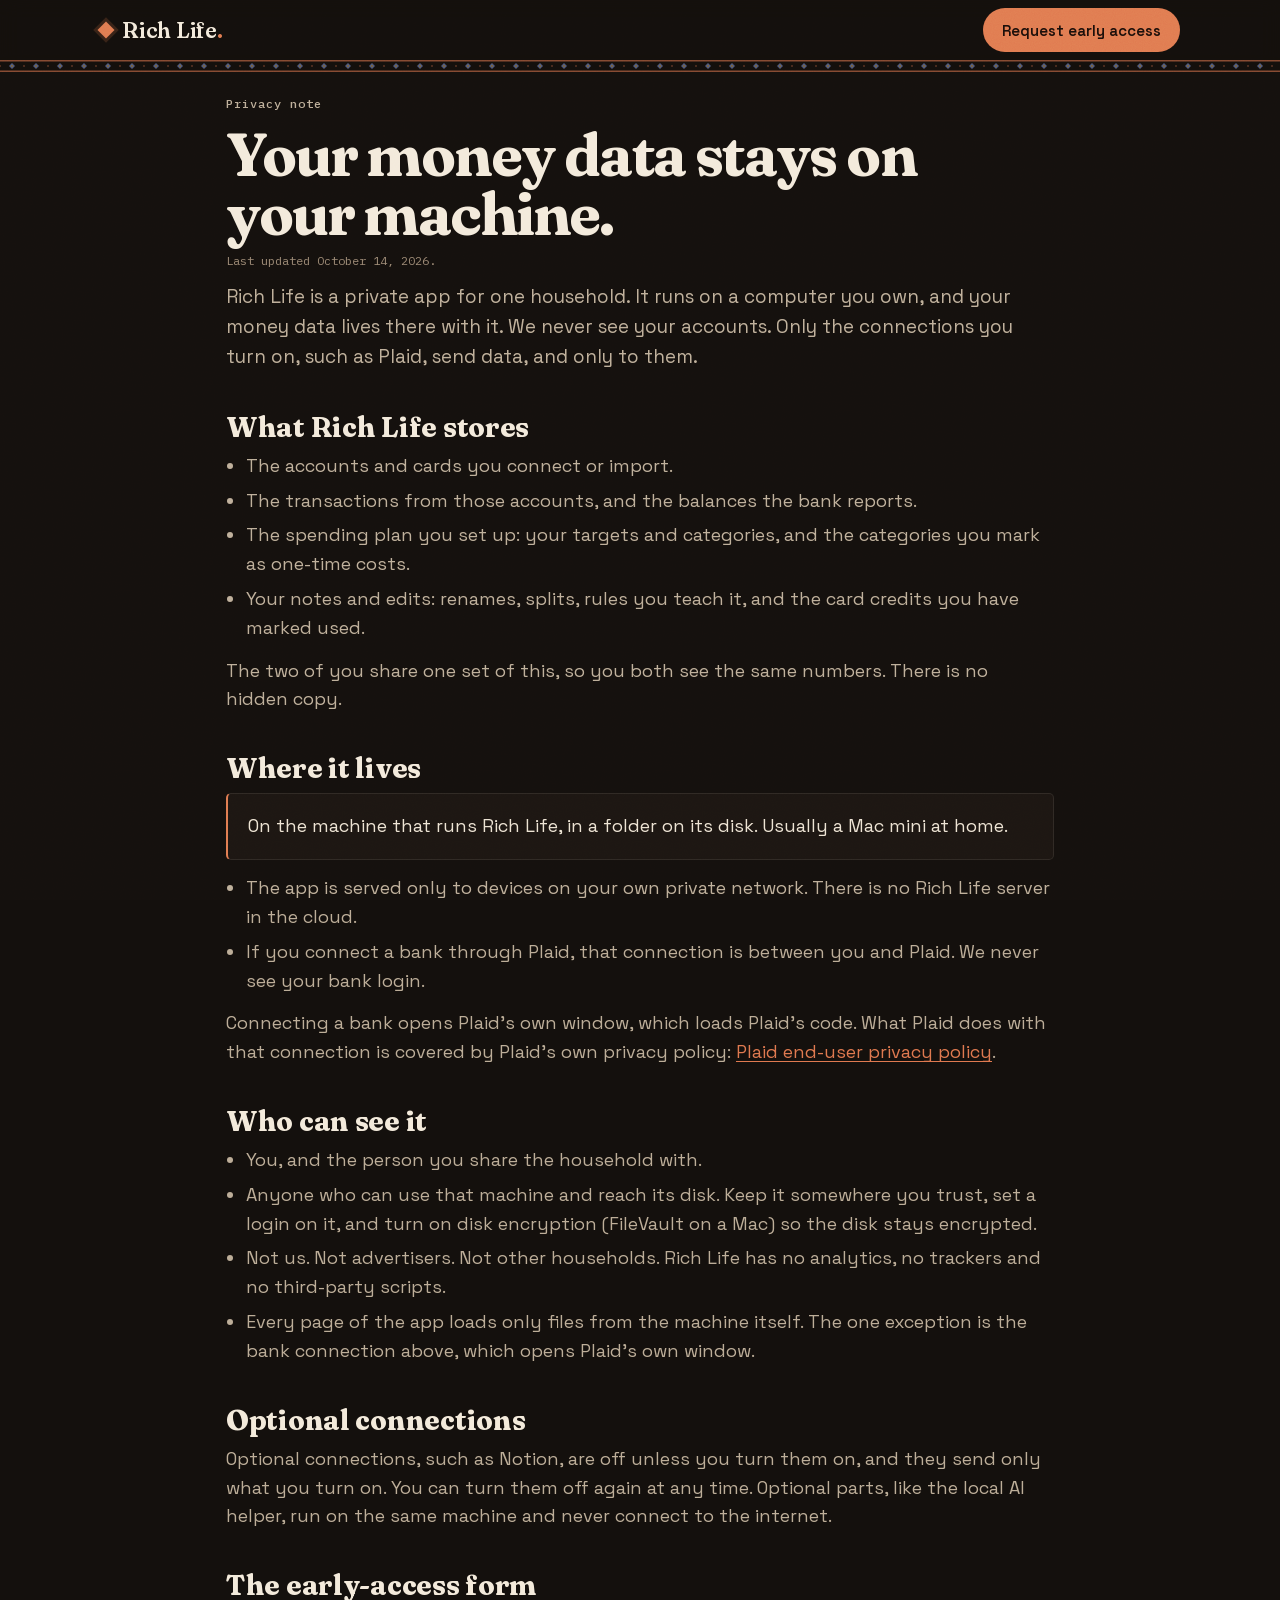
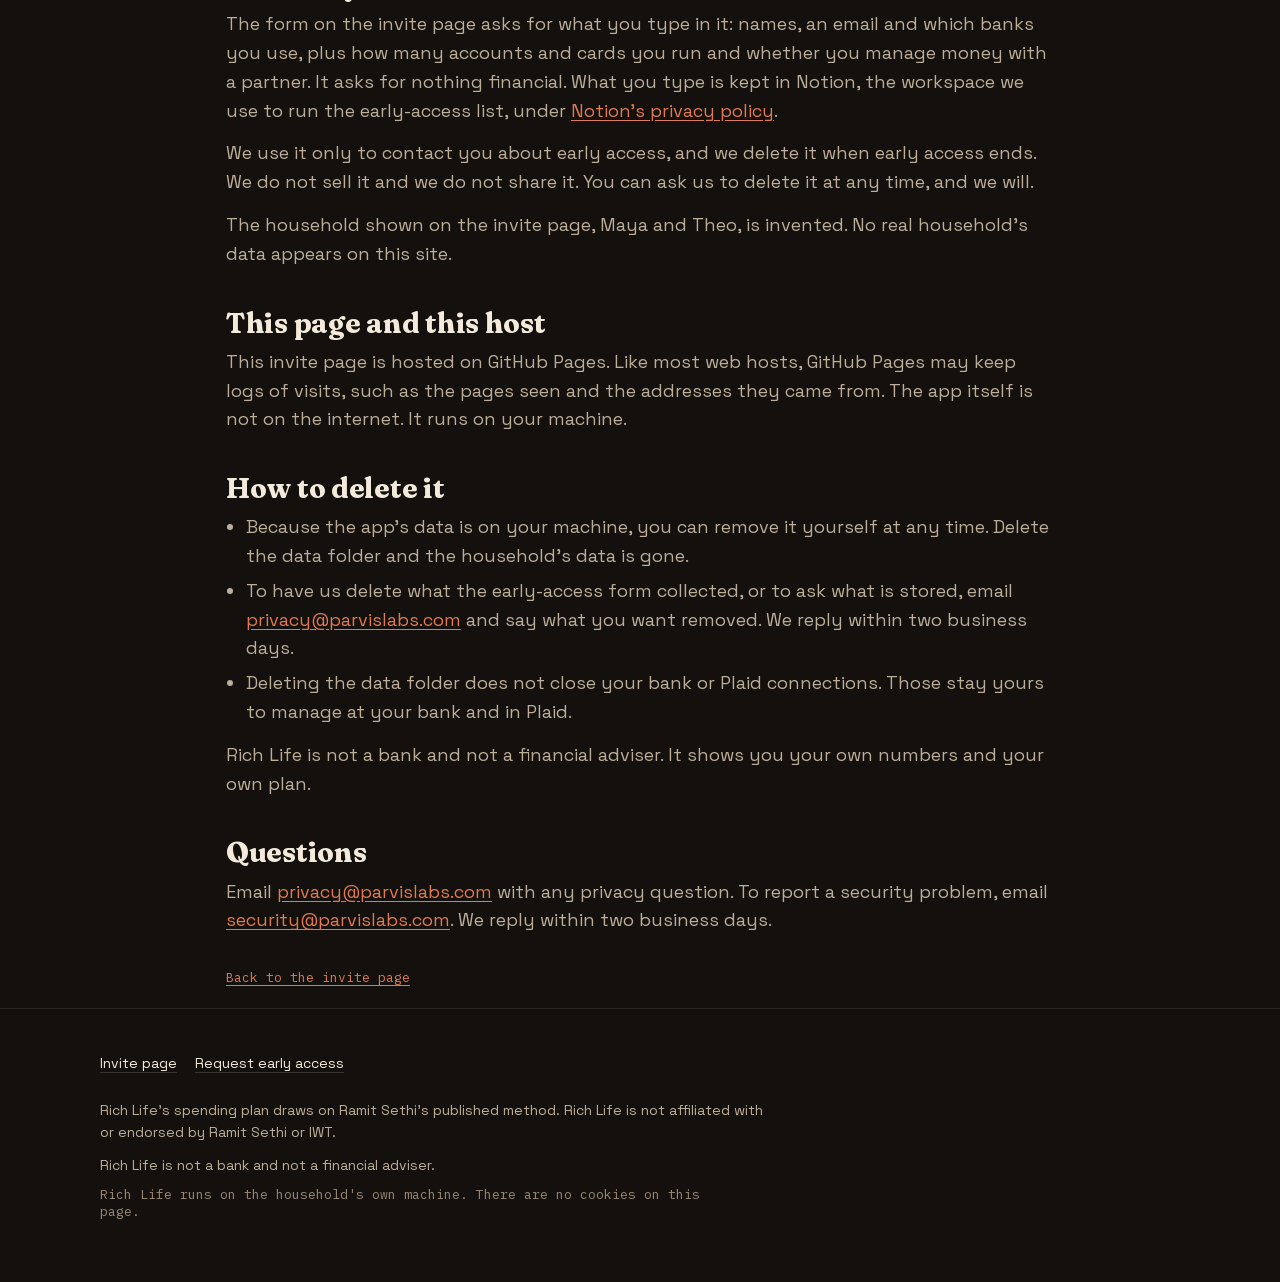
==== commit f44408af: "Privacy note: privacy@ and security@ contacts, with a reply time Co-Authored-By: Claude Opus 5.5 <no" ====
--- a/privacy.html
+++ b/privacy.html
@@ -65,14 +65,14 @@
     <h2>How to delete it</h2>
     <ul>
       <li>Because the app's data is on your machine, you can remove it yourself at any time. Delete the data folder and the household's data is gone.</li>
-      <li>To have us delete what the early-access form collected, or to ask what is stored, use the same early-access form and say what you want removed. We will walk you through it.</li>
+      <li>To have us delete what the early-access form collected, or to ask what is stored, email <a href="mailto:privacy@parvislabs.com">privacy@parvislabs.com</a> and say what you want removed. We reply within two business days.</li>
       <li>Deleting the data folder does not close your bank or Plaid connections. Those stay yours to manage at your bank and in Plaid.</li>
     </ul>
 
     <p>Rich Life is not a bank and not a financial adviser. It shows you your own numbers and your own plan.</p>
 
     <h2>Questions</h2>
-    <p>Ask through the early-access form on the <a href="index.html">invite page</a>, and we will answer.</p>
+    <p>Email <a href="mailto:privacy@parvislabs.com">privacy@parvislabs.com</a> with any privacy question. To report a security problem, email <a href="mailto:security@parvislabs.com">security@parvislabs.com</a>. We reply within two business days.</p>
 
     <p class="back"><a href="index.html">Back to the invite page</a></p>
   </div>
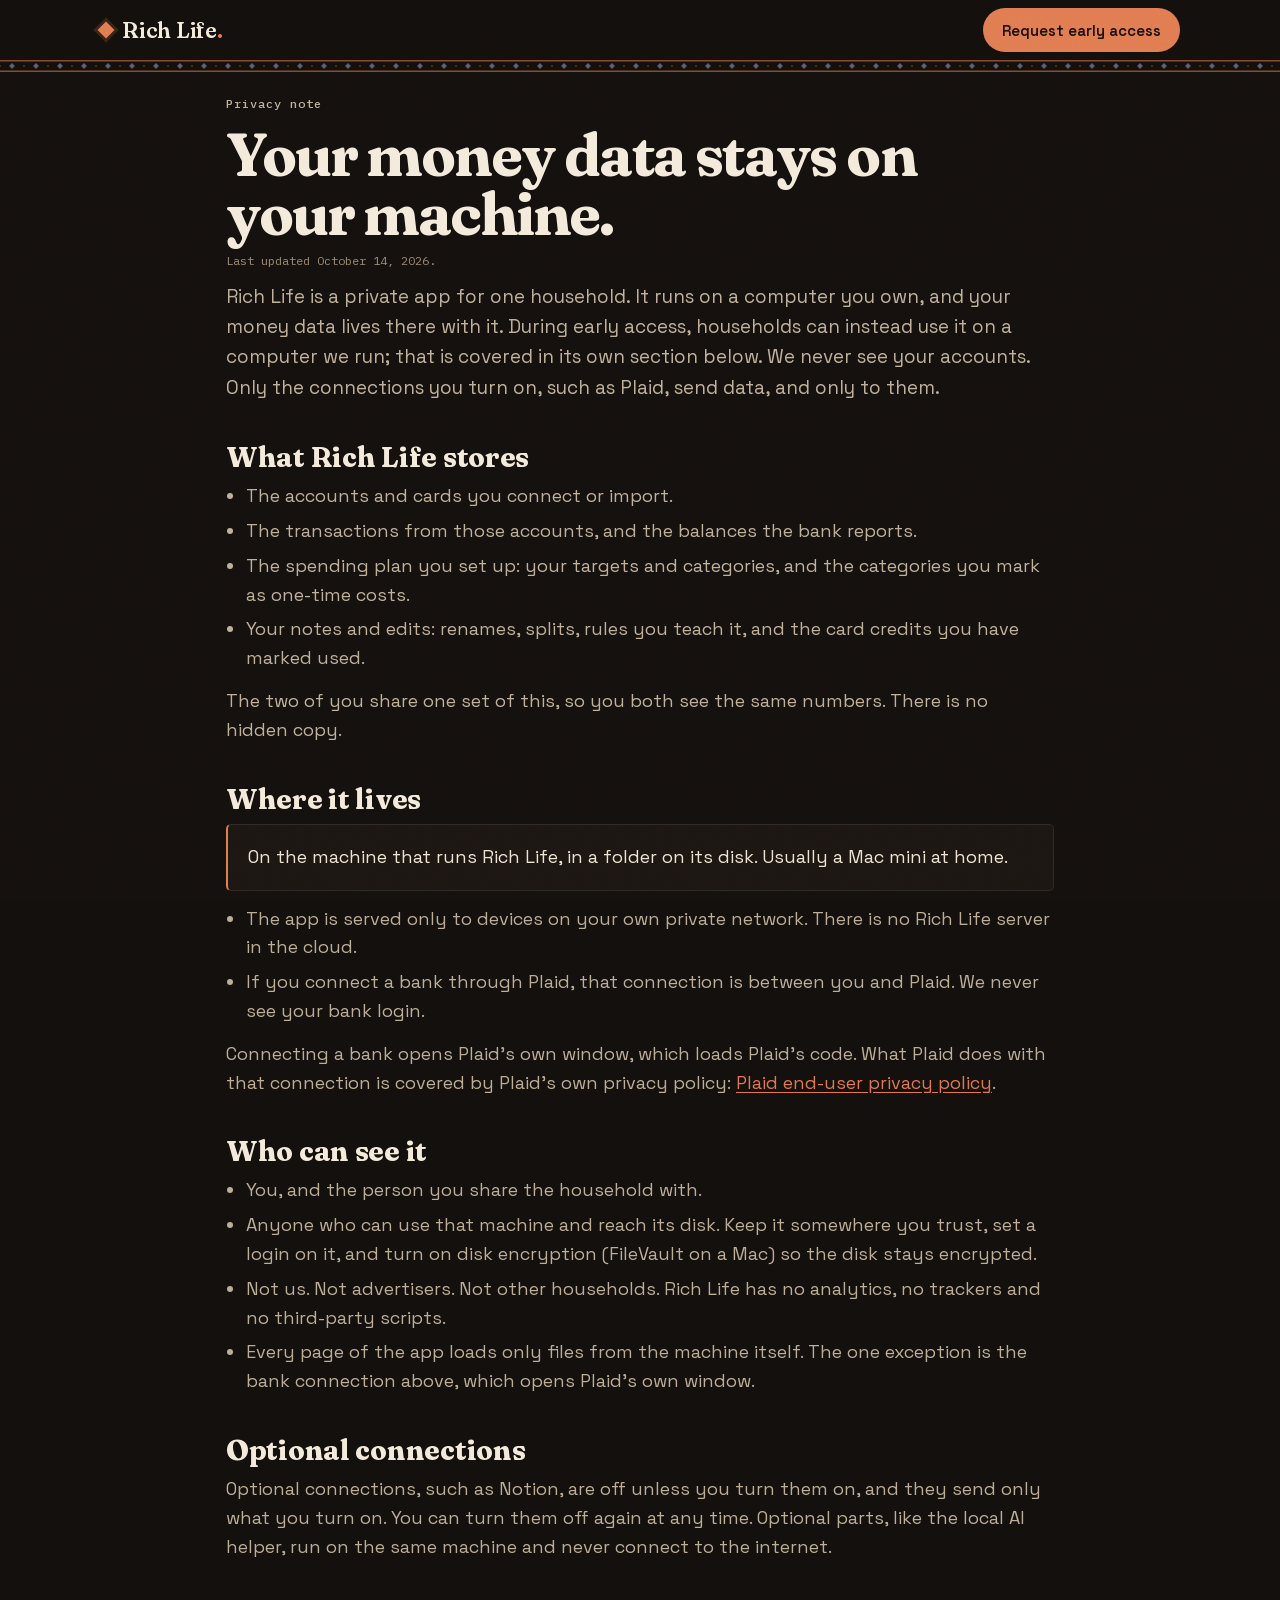
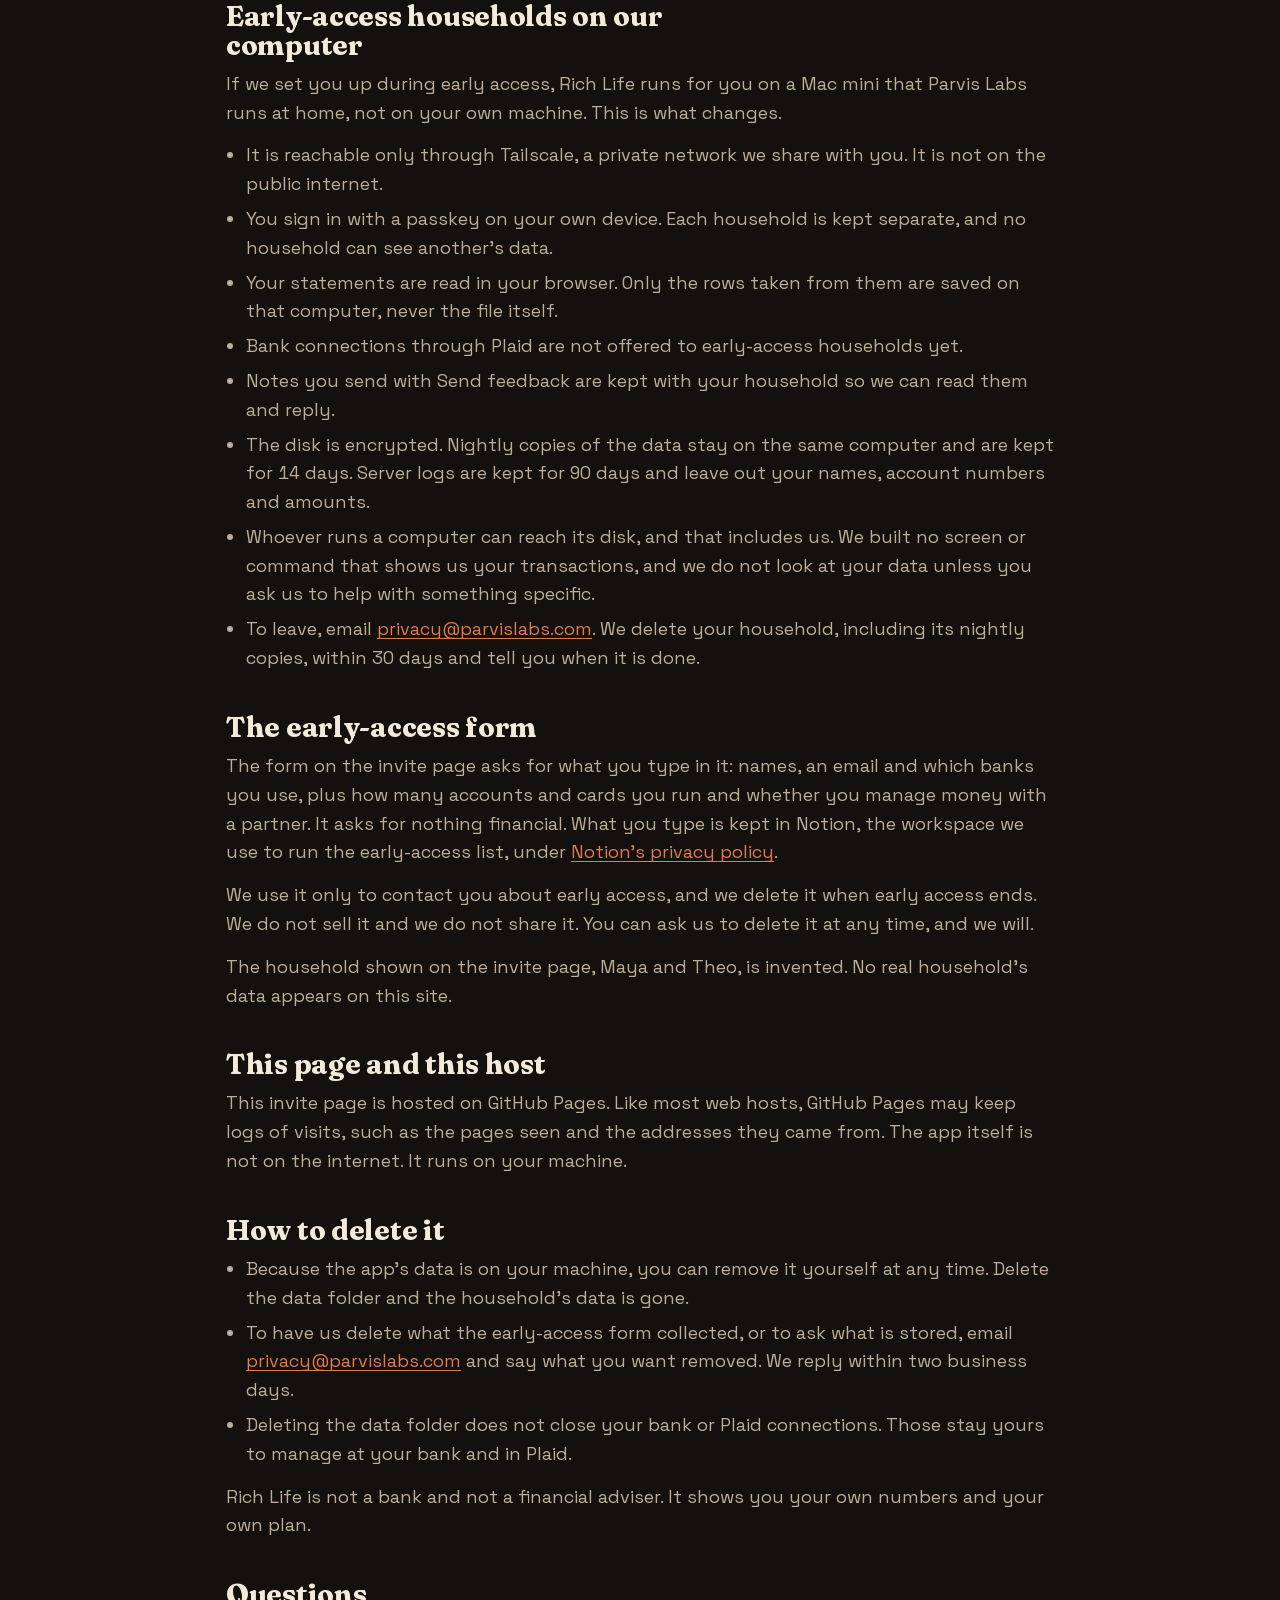
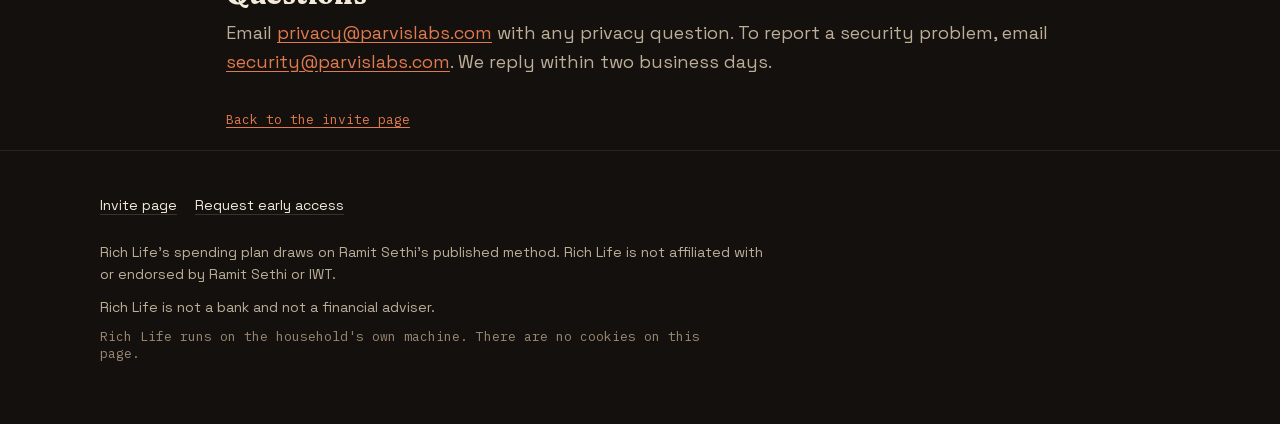
==== commit c761420e: "Privacy: a section for early-access households on our computer Co-Authored-By: Claude Opus 5.5 <nore" ====
--- a/privacy.html
+++ b/privacy.html
@@ -24,7 +24,7 @@
     <p class="kicker">Privacy note</p>
     <h1>Your money data stays on your machine.</h1>
     <p class="updated">Last updated October 14, 2026.</p>
-    <p class="lead">Rich Life is a private app for one household. It runs on a computer you own, and your money data lives there with it. We never see your accounts. Only the connections you turn on, such as Plaid, send data, and only to them.</p>
+    <p class="lead">Rich Life is a private app for one household. It runs on a computer you own, and your money data lives there with it. During early access, households can instead use it on a computer we run; that is covered in its own section below. We never see your accounts. Only the connections you turn on, such as Plaid, send data, and only to them.</p>
 
     <h2>What Rich Life stores</h2>
     <ul>
@@ -53,6 +53,19 @@
 
     <h2>Optional connections</h2>
     <p>Optional connections, such as Notion, are off unless you turn them on, and they send only what you turn on. You can turn them off again at any time. Optional parts, like the local AI helper, run on the same machine and never connect to the internet.</p>
+
+    <h2>Early-access households on our computer</h2>
+    <p>If we set you up during early access, Rich Life runs for you on a Mac mini that Parvis Labs runs at home, not on your own machine. This is what changes.</p>
+    <ul>
+      <li>It is reachable only through Tailscale, a private network we share with you. It is not on the public internet.</li>
+      <li>You sign in with a passkey on your own device. Each household is kept separate, and no household can see another's data.</li>
+      <li>Your statements are read in your browser. Only the rows taken from them are saved on that computer, never the file itself.</li>
+      <li>Bank connections through Plaid are not offered to early-access households yet.</li>
+      <li>Notes you send with Send feedback are kept with your household so we can read them and reply.</li>
+      <li>The disk is encrypted. Nightly copies of the data stay on the same computer and are kept for 14 days. Server logs are kept for 90 days and leave out your names, account numbers and amounts.</li>
+      <li>Whoever runs a computer can reach its disk, and that includes us. We built no screen or command that shows us your transactions, and we do not look at your data unless you ask us to help with something specific.</li>
+      <li>To leave, email <a href="mailto:privacy@parvislabs.com">privacy@parvislabs.com</a>. We delete your household, including its nightly copies, within 30 days and tell you when it is done.</li>
+    </ul>
 
     <h2>The early-access form</h2>
     <p>The form on the invite page asks for what you type in it: names, an email and which banks you use, plus how many accounts and cards you run and whether you manage money with a partner. It asks for nothing financial. What you type is kept in Notion, the workspace we use to run the early-access list, under <a href="https://www.notion.com/notion/privacy">Notion's privacy policy</a>.</p>
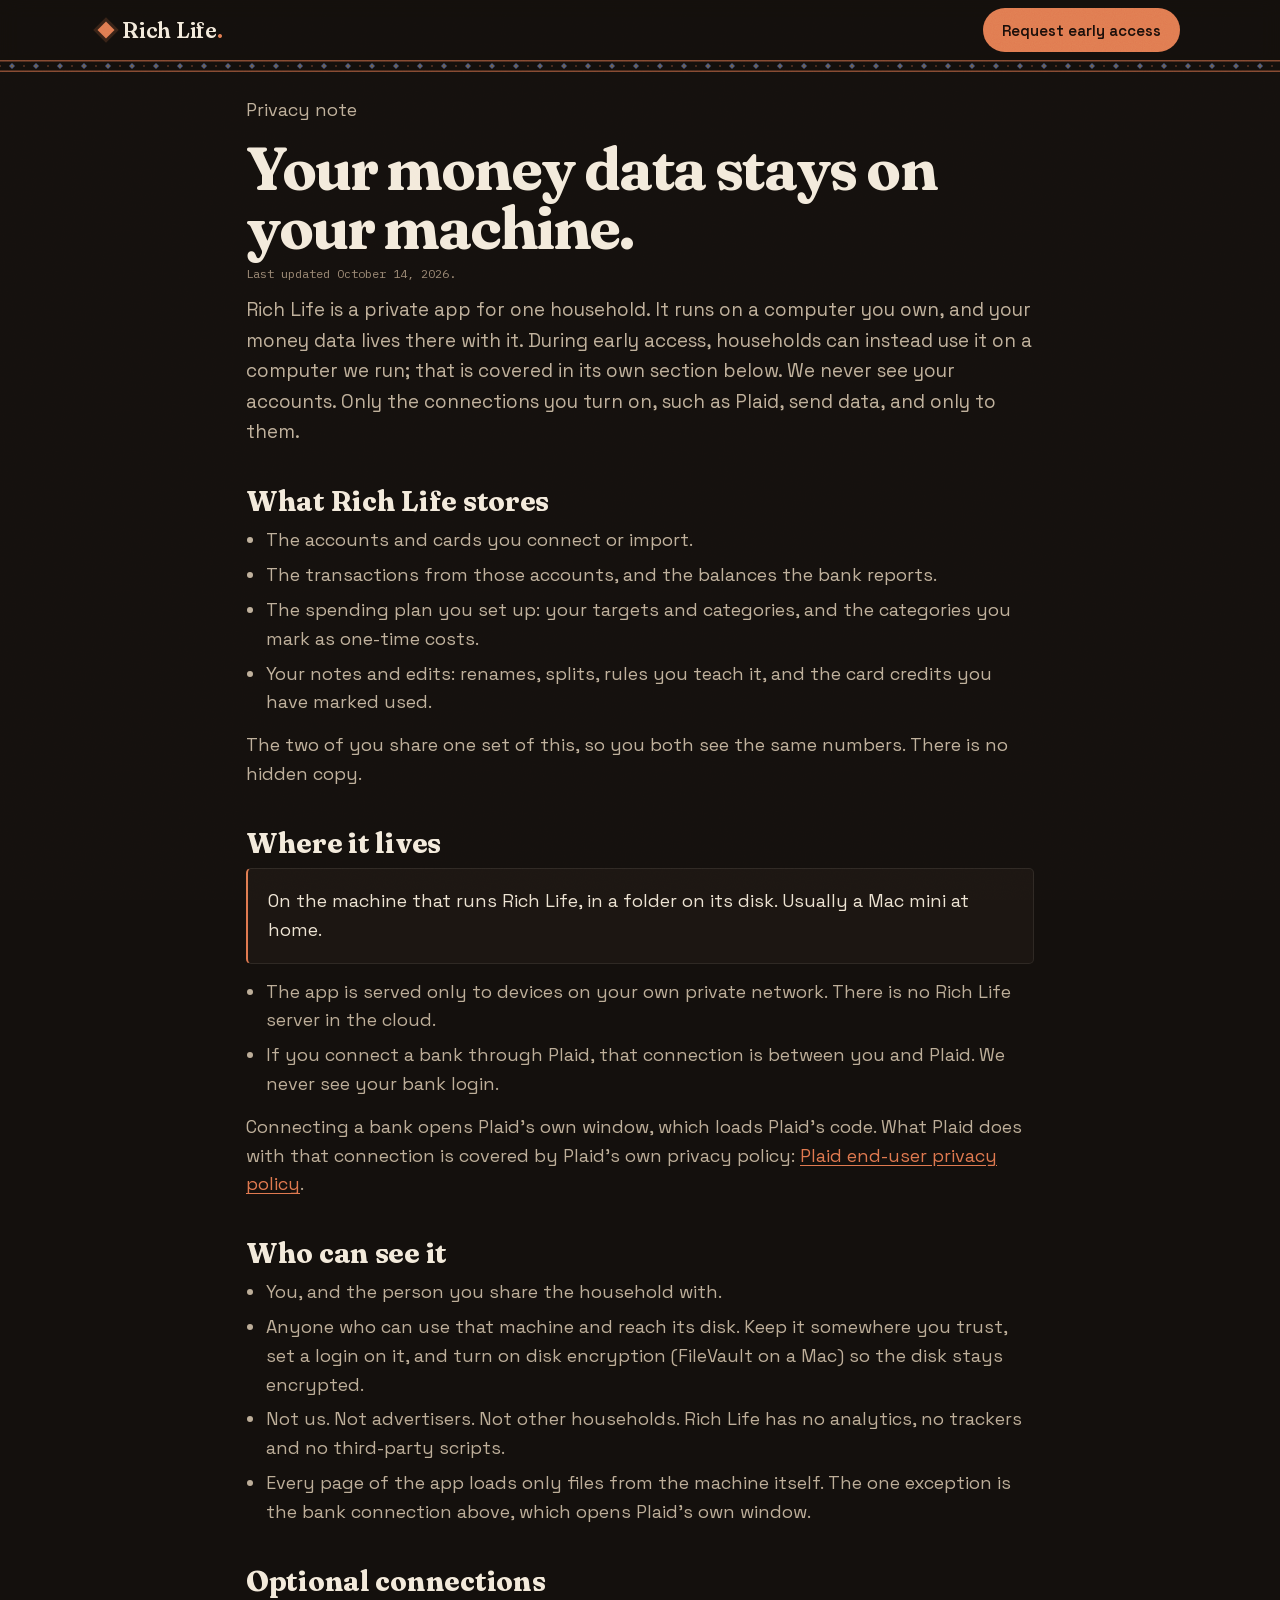
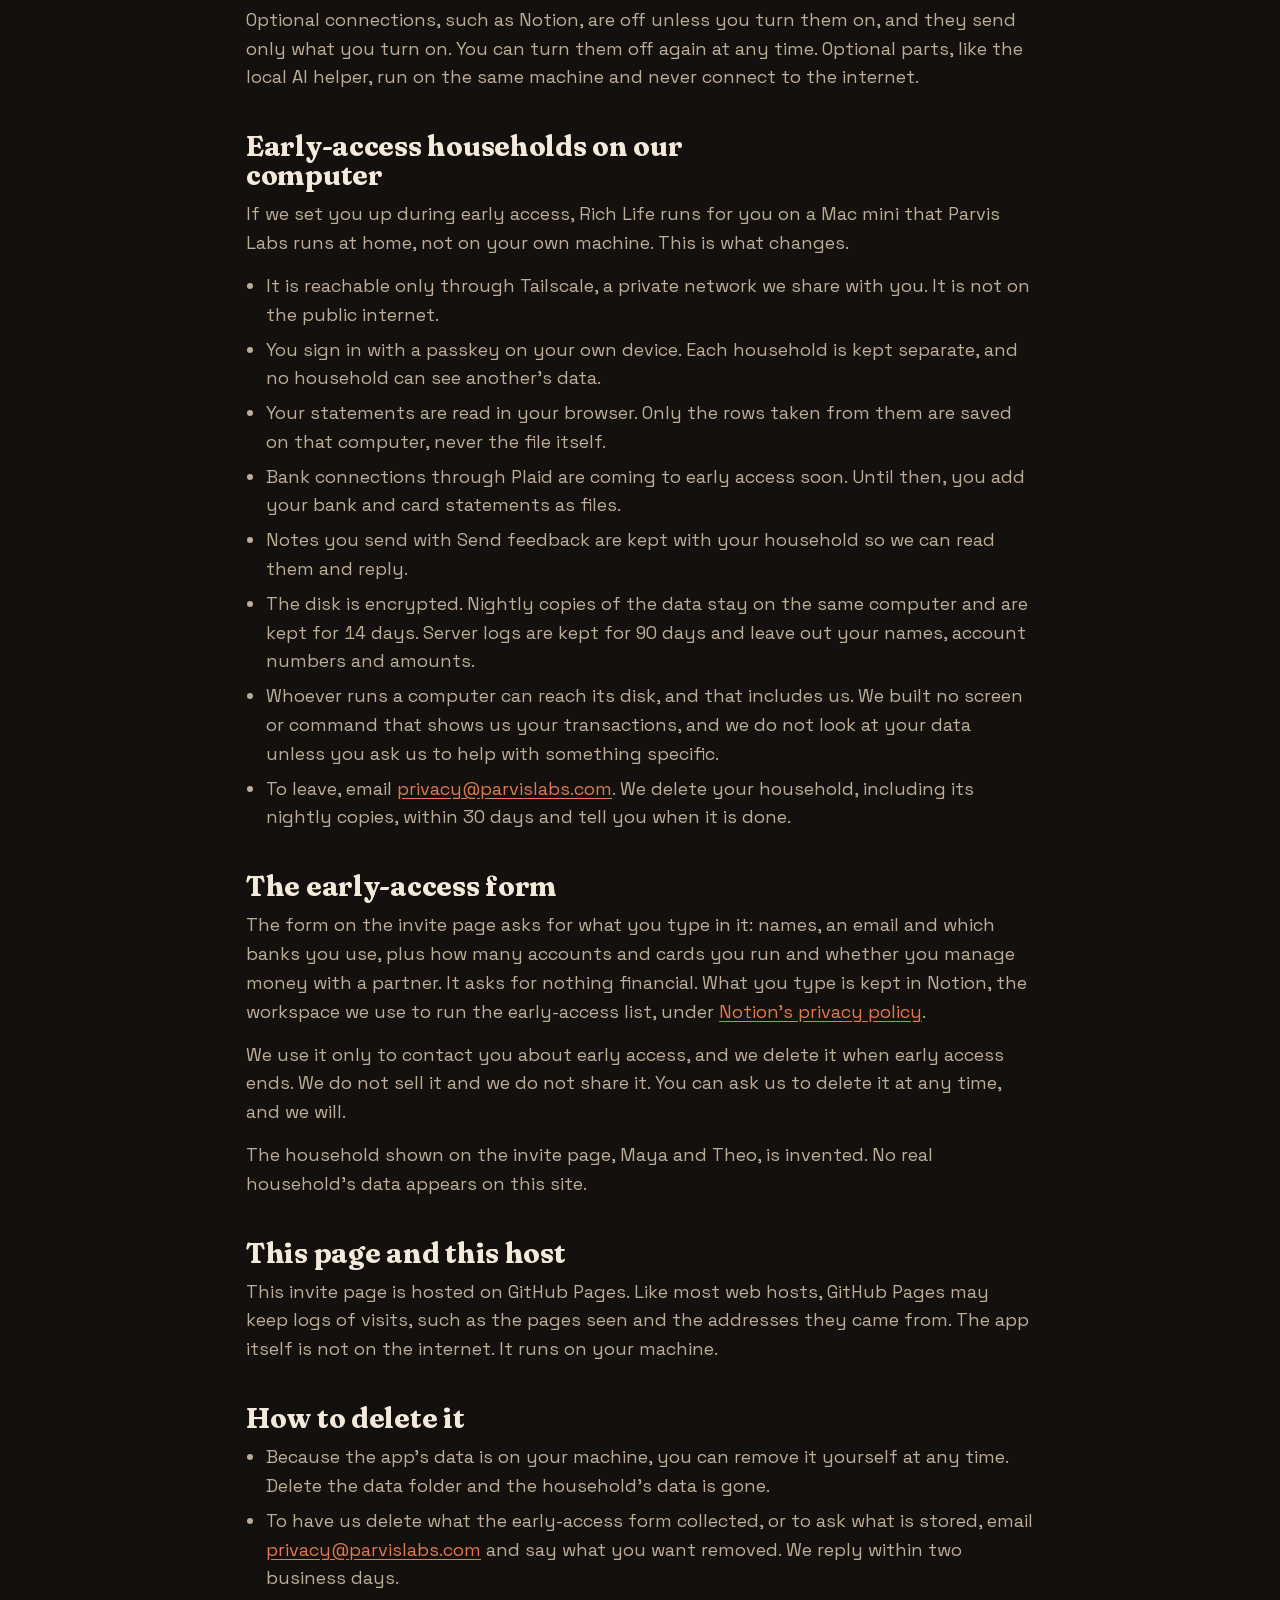
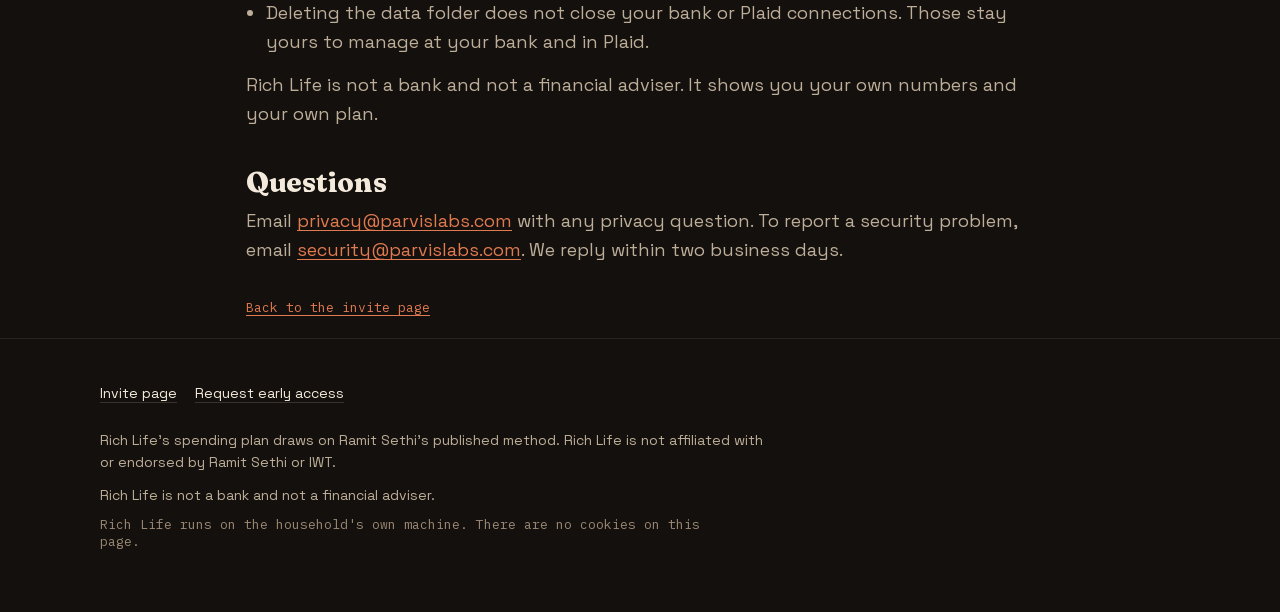
==== commit 1db07189: "Privacy: bank connections are coming; statements work until then Co-Authored-By: Claude Opus 5.5 <no" ====
--- a/privacy.html
+++ b/privacy.html
@@ -54,13 +54,13 @@
     <h2>Optional connections</h2>
     <p>Optional connections, such as Notion, are off unless you turn them on, and they send only what you turn on. You can turn them off again at any time. Optional parts, like the local AI helper, run on the same machine and never connect to the internet.</p>
 
-    <h2>Early-access households on our computer</h2>
+    <h2 id="early-access">Early-access households on our computer</h2>
     <p>If we set you up during early access, Rich Life runs for you on a Mac mini that Parvis Labs runs at home, not on your own machine. This is what changes.</p>
     <ul>
       <li>It is reachable only through Tailscale, a private network we share with you. It is not on the public internet.</li>
       <li>You sign in with a passkey on your own device. Each household is kept separate, and no household can see another's data.</li>
       <li>Your statements are read in your browser. Only the rows taken from them are saved on that computer, never the file itself.</li>
-      <li>Bank connections through Plaid are not offered to early-access households yet.</li>
+      <li>Bank connections through Plaid are coming to early access soon. Until then, you add your bank and card statements as files.</li>
       <li>Notes you send with Send feedback are kept with your household so we can read them and reply.</li>
       <li>The disk is encrypted. Nightly copies of the data stay on the same computer and are kept for 14 days. Server logs are kept for 90 days and leave out your names, account numbers and amounts.</li>
       <li>Whoever runs a computer can reach its disk, and that includes us. We built no screen or command that shows us your transactions, and we do not look at your data unless you ask us to help with something specific.</li>
--- a/styles.css
+++ b/styles.css
@@ -91,7 +91,7 @@
 :focus-visible { outline: 2px solid var(--haldi); outline-offset: 2px; border-radius: 6px; }
 ::selection { background: rgba(224, 122, 80, 0.3); color: var(--bone); }
 
-.wrap { max-width: var(--wrap); margin: 0 auto; padding: 0 max(20px, env(safe-area-inset-left)); }
+.wrap { max-width: var(--wrap); margin: 0 auto; padding: 0 max(20px, env(safe-area-inset-right)) 0 max(20px, env(safe-area-inset-left)); }
 
 /* ── header ─────────────────────────────────────────────────────────── */
 header { position: sticky; top: 0; z-index: 5; background: rgba(20, 16, 13, 0.92); backdrop-filter: blur(10px); -webkit-backdrop-filter: blur(10px); }
@@ -116,7 +116,6 @@
 .btn.ghost:hover { border-color: var(--terracotta); color: var(--bone); }
 
 /* ── type ───────────────────────────────────────────────────────────── */
-.kicker { color: var(--terracotta); font: 500 12px var(--mono); letter-spacing: 0.08em; margin: 0 0 16px; }
 h1, h2, h3 { font-family: var(--display); font-variation-settings: "SOFT" 50, "WONK" 1; letter-spacing: -0.01em; color: var(--bone); }
 h1 { font-weight: 700; font-size: clamp(44px, 12vw, 96px); line-height: 0.98; letter-spacing: -0.03em; margin: 0 auto 22px; max-width: 12em; }
 h1 em { font-style: normal; color: var(--terracotta); }
@@ -128,22 +127,47 @@
 .mono { font-family: var(--mono); font-variant-numeric: tabular-nums; }
 
 /* ── hero ───────────────────────────────────────────────────────────── */
-.hero { padding: 44px 0 60px; text-align: center; }
+/* top and bottom only: the side padding stays the .wrap gutter */
+.hero { padding-top: 44px; padding-bottom: 60px; text-align: center; }
 .cta { display: flex; flex-wrap: wrap; gap: 12px; justify-content: center; }
 .stage { margin: 44px auto 0; display: flex; flex-direction: column; align-items: center; gap: 14px; }
-.phone { width: min(288px, 74vw); border-radius: 40px; border: 8px solid #2b211b; background: #000; overflow: hidden; box-shadow: 0 40px 100px rgba(240, 135, 92, 0.16), 0 0 0 1px var(--line); aspect-ratio: 390 / 844; }
-.screen { display: none; border-radius: 16px; border: 1px solid var(--line); background: #000; overflow: hidden; box-shadow: 0 40px 120px rgba(240, 135, 92, 0.15); aspect-ratio: 844 / 390; width: min(920px, 100%); }
-video, .phone img { width: 100%; height: 100%; object-fit: cover; }
+.phone { width: min(320px, 82vw); border-radius: 20px; border: 1px solid var(--line); background: #000; overflow: hidden; box-shadow: 0 40px 100px rgba(240, 135, 92, 0.16); aspect-ratio: 9 / 16; }
+.screen { display: none; border-radius: 16px; border: 1px solid var(--line); background: #000; overflow: hidden; box-shadow: 0 40px 120px rgba(240, 135, 92, 0.15); aspect-ratio: 16 / 9; width: min(920px, 100%); }
+video, .phone img { width: 100%; height: 100%; object-fit: contain; }
 .pp { min-height: 44px; padding: 0 20px; border-radius: 999px; border: 1px solid var(--line-strong); background: transparent; color: var(--bone); font: 500 15px var(--sans); cursor: pointer; }
 .pp:hover { border-color: var(--terracotta); }
 
 /* ── proof band ─────────────────────────────────────────────────────── */
 .proof { border-top: 1px solid var(--line); border-bottom: 1px solid var(--line); background: var(--surface); padding: 36px 0; }
 .proof ul { list-style: none; margin: 0; padding: 0; display: grid; gap: 24px 22px; grid-template-columns: 1fr 1fr; }
+/* five tiles on two columns: the last one takes the whole row, no orphan */
+.proof li:nth-child(5) { grid-column: 1 / -1; }
 .proof li { margin: 0; }
 .proof .n { display: block; font: 600 clamp(28px, 7vw, 42px)/1.05 var(--display); font-variation-settings: "SOFT" 50, "WONK" 1; font-variant-numeric: tabular-nums; color: var(--terracotta); }
 .proof .l { display: block; font-size: 13.5px; color: var(--muted); margin-top: 5px; line-height: 1.45; }
 .proof .note { grid-column: 1 / -1; margin: 0; padding-top: 18px; border-top: 1px solid var(--line); color: var(--dim); font: 400 13px var(--mono); }
+
+.proof .lead { margin: 0 0 30px; padding-bottom: 26px; border-bottom: 1px solid var(--line); }
+.proof .leadn { margin: 0; font: 700 clamp(40px, 10.5vw, 76px)/1.02 var(--display); font-variation-settings: "SOFT" 50, "WONK" 1; font-variant-numeric: tabular-nums; letter-spacing: -0.02em; color: var(--terracotta); }
+.proof .leadc { margin: 12px 0 0; max-width: 40em; color: var(--ink); font-size: 17px; line-height: 1.55; }
+
+/* ── problem: three sourced findings ────────────────────────────────── */
+.problem { border-top: 1px solid var(--line); }
+.problem .sub { margin-bottom: 32px; }
+.stats { list-style: none; margin: 0; padding: 0; display: grid; gap: 16px; }
+.stats li { display: flex; flex-direction: column; }
+.stats .n { display: block; font: 600 clamp(30px, 7.5vw, 42px)/1.05 var(--display); font-variation-settings: "SOFT" 50, "WONK" 1; font-variant-numeric: tabular-nums; color: var(--terracotta); }
+.stats .l { display: block; color: var(--ink); font-size: 16px; line-height: 1.5; margin: 8px 0 6px; }
+.stats .src { margin-top: auto; display: inline-flex; align-items: center; min-height: 44px; font: 400 13px/1.4 var(--mono); color: var(--muted); text-decoration: underline; text-decoration-color: var(--line-strong); }
+.stats .src:hover { color: var(--bone); text-decoration-color: var(--terracotta); }
+
+/* note markers and the notes block */
+sup { line-height: 0; vertical-align: top; }
+a.fn { display: inline-block; min-width: 24px; height: 24px; padding-left: 2px; margin-right: -12px; font: 500 0.75em/16px var(--mono); text-decoration: none; vertical-align: top; }
+.notes { border-top: 1px solid var(--line); padding: 36px 0 8px; }
+.notes ol { margin: 0; padding-left: 22px; max-width: 52em; color: var(--muted); font-size: 14px; line-height: 1.6; }
+.notes li { margin: 0 0 12px; scroll-margin-top: 84px; }
+.notes a { color: var(--terracotta); overflow-wrap: anywhere; }
 
 /* ── sections ───────────────────────────────────────────────────────── */
 section { padding: 72px 0; }
@@ -152,15 +176,20 @@
 .row p { margin: 0 0 12px; color: var(--muted); max-width: 34em; }
 .row ul { margin: 0; padding-left: 20px; color: var(--muted); }
 .row li { margin: 6px 0; }
-.big { font: 600 clamp(42px, 11vw, 68px)/1 var(--display); font-variation-settings: "SOFT" 50, "WONK" 1; font-variant-numeric: tabular-nums; color: var(--terracotta); margin: 0 0 6px; }
-.tagl { font: 400 13px var(--mono); color: var(--dim); display: block; margin-bottom: 16px; }
+/* .row .big and .row .tagl outrank the plain .row p rule above */
+.row .big { font: 600 clamp(42px, 11vw, 68px)/1 var(--display); font-variation-settings: "SOFT" 50, "WONK" 1; font-variant-numeric: tabular-nums; color: var(--terracotta); margin: 0 0 6px; }
+.row .tagl { font: 400 13px/1.5 var(--mono); color: var(--muted); display: block; margin: 0 0 11px; }
 .shot { width: min(258px, 70vw); margin: 0 auto; border-radius: 22px; border: 1px solid var(--line); overflow: hidden; background: #000; box-shadow: 0 30px 70px rgba(0, 0, 0, 0.45); }
 .shot img { width: 100%; height: auto; aspect-ratio: 4 / 5; object-fit: cover; object-position: top; }
+/* a phone-width crop of one card, shown whole and near its real size */
+.shot.crop { width: min(340px, 100%); border-radius: 12px; }
+.shot.crop img { aspect-ratio: auto; }
+.shot.sheet { border-radius: 16px; }
 .mshot { width: 100%; border-radius: 12px; border: 1px solid var(--line); overflow: hidden; background: #000; box-shadow: 0 30px 70px rgba(0, 0, 0, 0.4); }
 .mshot img { width: 100%; height: auto; }
 
 /* ── panels with corner ticks ───────────────────────────────────────── */
-.grid { display: grid; gap: 16px; }
+.grid { display: grid; gap: 16px; align-items: start; }
 .panel { position: relative; background: var(--surface); border: 1px solid var(--line); border-radius: var(--radius); padding: 22px; }
 .panel::before, .panel::after { content: ""; position: absolute; width: 8px; height: 8px; pointer-events: none; border-color: var(--terracotta); border-style: solid; opacity: 0.75; }
 .panel::before { top: -1px; left: -1px; border-width: 1.5px 0 0 1.5px; }
@@ -186,7 +215,7 @@
 footer .tk { font: 400 13px var(--mono); color: var(--dim); }
 
 /* ── privacy page ───────────────────────────────────────────────────── */
-.doc { max-width: 46em; margin: 0 auto; padding: 24px 0 8px; }
+.doc { max-width: 46em; margin: 0 auto; padding-top: 24px; padding-bottom: 8px; }
 .doc h1 { font-size: clamp(38px, 9vw, 60px); text-align: left; margin: 0 0 10px; max-width: none; }
 .doc .lead { color: var(--muted); font-size: 19px; margin: 0 0 8px; }
 .doc .updated { font: 400 12px var(--mono); color: var(--dim); margin: 0 0 14px; }
@@ -198,22 +227,45 @@
 .doc .card p { margin: 0; color: var(--ink); }
 .doc .back { margin-top: 34px; font: 400 13px var(--mono); color: var(--dim); }
 
+/* ── getting started page ───────────────────────────────────────────── */
+.doc .step h2 { display: flex; gap: 14px; align-items: center; }
+.doc .step h2::before { content: attr(data-n); flex: none; width: 44px; height: 44px; border-radius: 50%; background: var(--accent-soft); border: 1px solid rgba(224, 122, 80, 0.4); color: var(--terracotta); font: 600 18px var(--mono); display: grid; place-items: center; letter-spacing: 0; }
+.doc h2[id], .doc .step[id] { scroll-margin-top: 84px; }
+.doc .actions { display: flex; flex-wrap: wrap; gap: 12px; margin: 0 0 16px; }
+.doc ol { color: var(--muted); padding-left: 22px; margin: 0 0 14px; }
+.doc ol li { margin: 6px 0; }
+.doc .btn { overflow-wrap: anywhere; }
+.doc .optional { font: 400 13px var(--mono); color: var(--dim); }
+
 /* ── reveal on scroll ───────────────────────────────────────────────── */
 .will { opacity: 0; transform: translateY(16px); }
 .will.in { opacity: 1; transform: none; transition: opacity 0.6s, transform 0.6s; }
 
 @media (min-width: 900px) {
   body { font-size: 18px; }
-  .hero { padding: 84px 0 96px; }
+  .hero { padding-top: 84px; padding-bottom: 96px; }
   .phone { display: none; }
   .screen { display: block; }
-  .proof ul { grid-template-columns: repeat(5, 1fr); }
-  .row { grid-template-columns: 1fr 300px; gap: 72px; }
-  .row.flip { grid-template-columns: 300px 1fr; }
+  .proof ul { grid-template-columns: repeat(5, 1fr); column-gap: 44px; }
+  .proof li:nth-child(5) { grid-column: auto; }
+  .proof .n { font-size: 36px; }
+  .row { grid-template-columns: 1fr 340px; gap: 72px; }
+  .row.flip { grid-template-columns: 340px 1fr; }
+  .shot { width: 340px; }
   .row.wide { grid-template-columns: 1fr 540px; }
   .row.wide.flip { grid-template-columns: 540px 1fr; }
   .row.flip .shot, .row.flip .mshot { order: -1; }
   .grid.three { grid-template-columns: repeat(3, 1fr); }
+  .stats { grid-template-columns: repeat(3, 1fr); }
+  .stats .n { font-size: 34px; white-space: nowrap; }
+}
+/* 900 to 1099 px: a narrower picture column and smaller tile figures, so
+   the text column and the five tiles keep room */
+@media (min-width: 900px) and (max-width: 1099px) {
+  .row.wide { grid-template-columns: 1fr 440px; gap: 48px; }
+  .row.wide.flip { grid-template-columns: 440px 1fr; }
+  .proof ul { column-gap: 28px; }
+  .proof .n { font-size: 30px; }
 }
 @media (prefers-reduced-motion: reduce) {
   html { scroll-behavior: auto; }
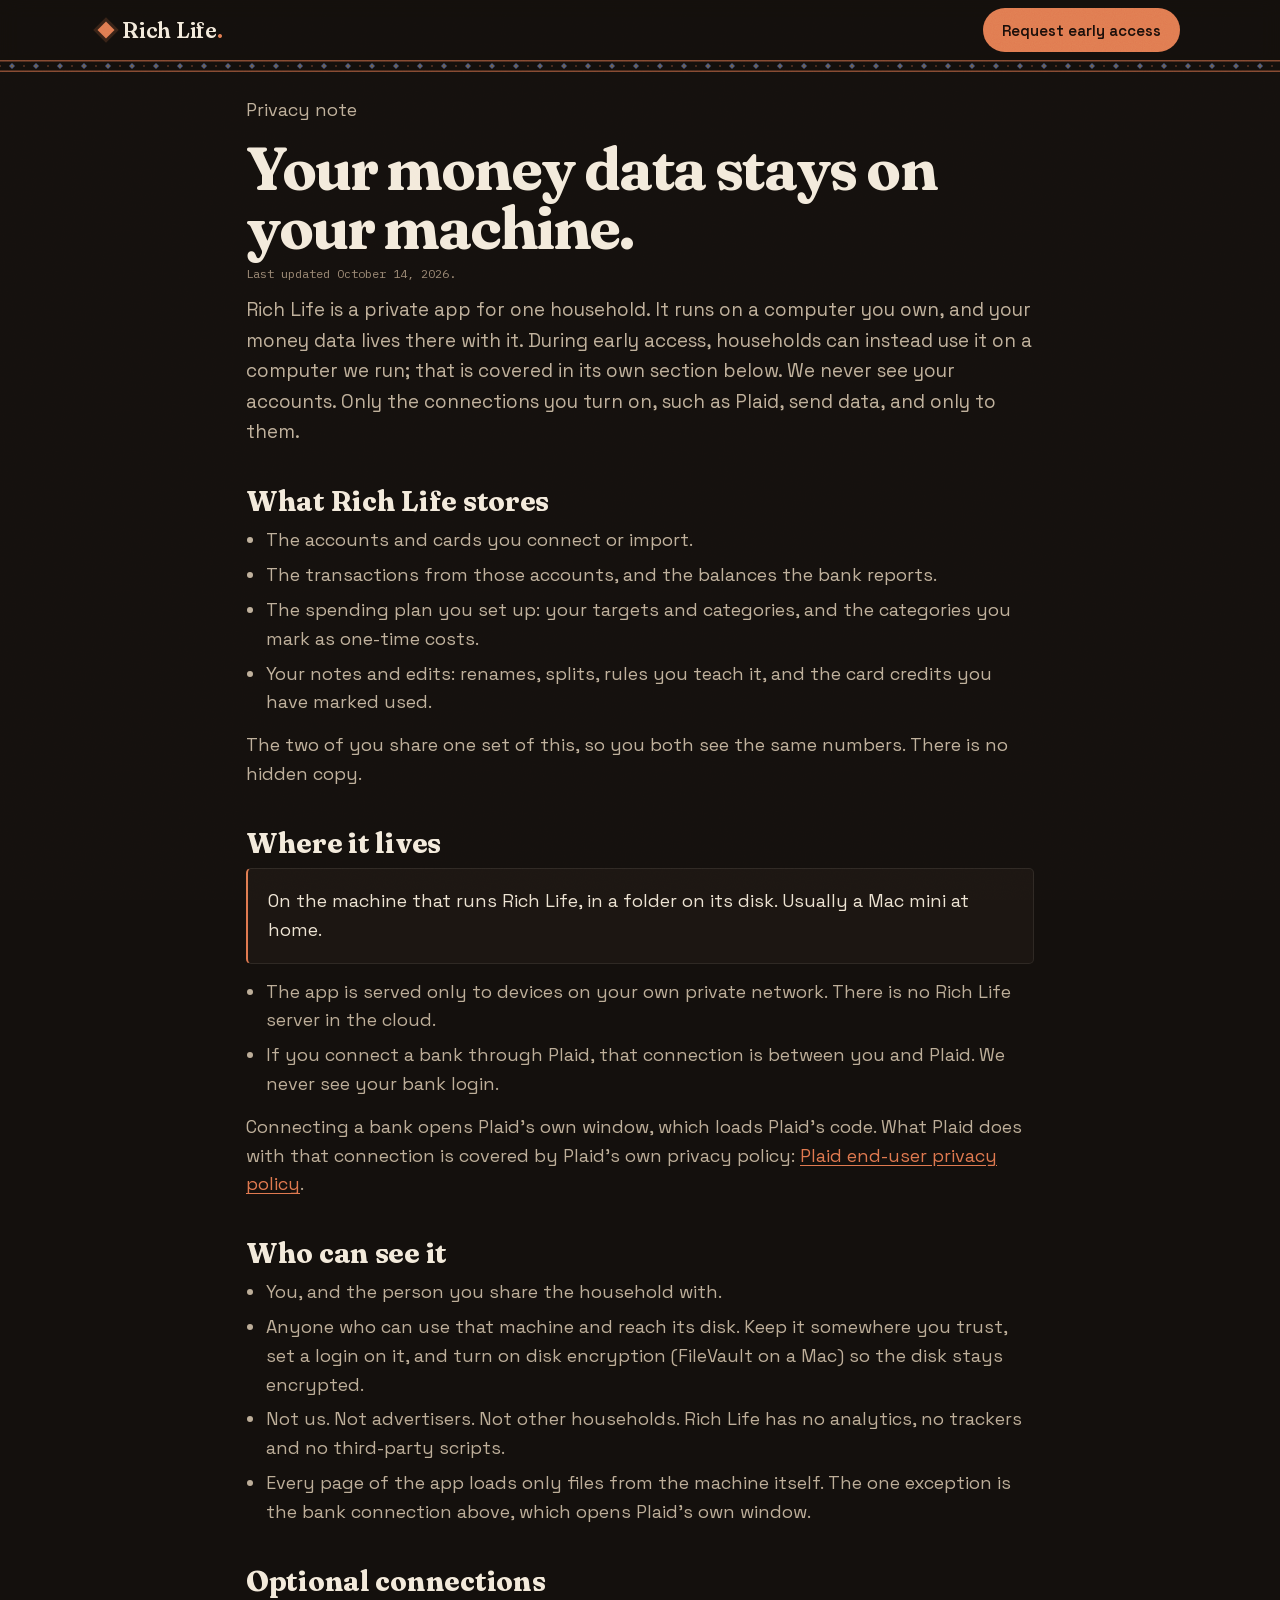
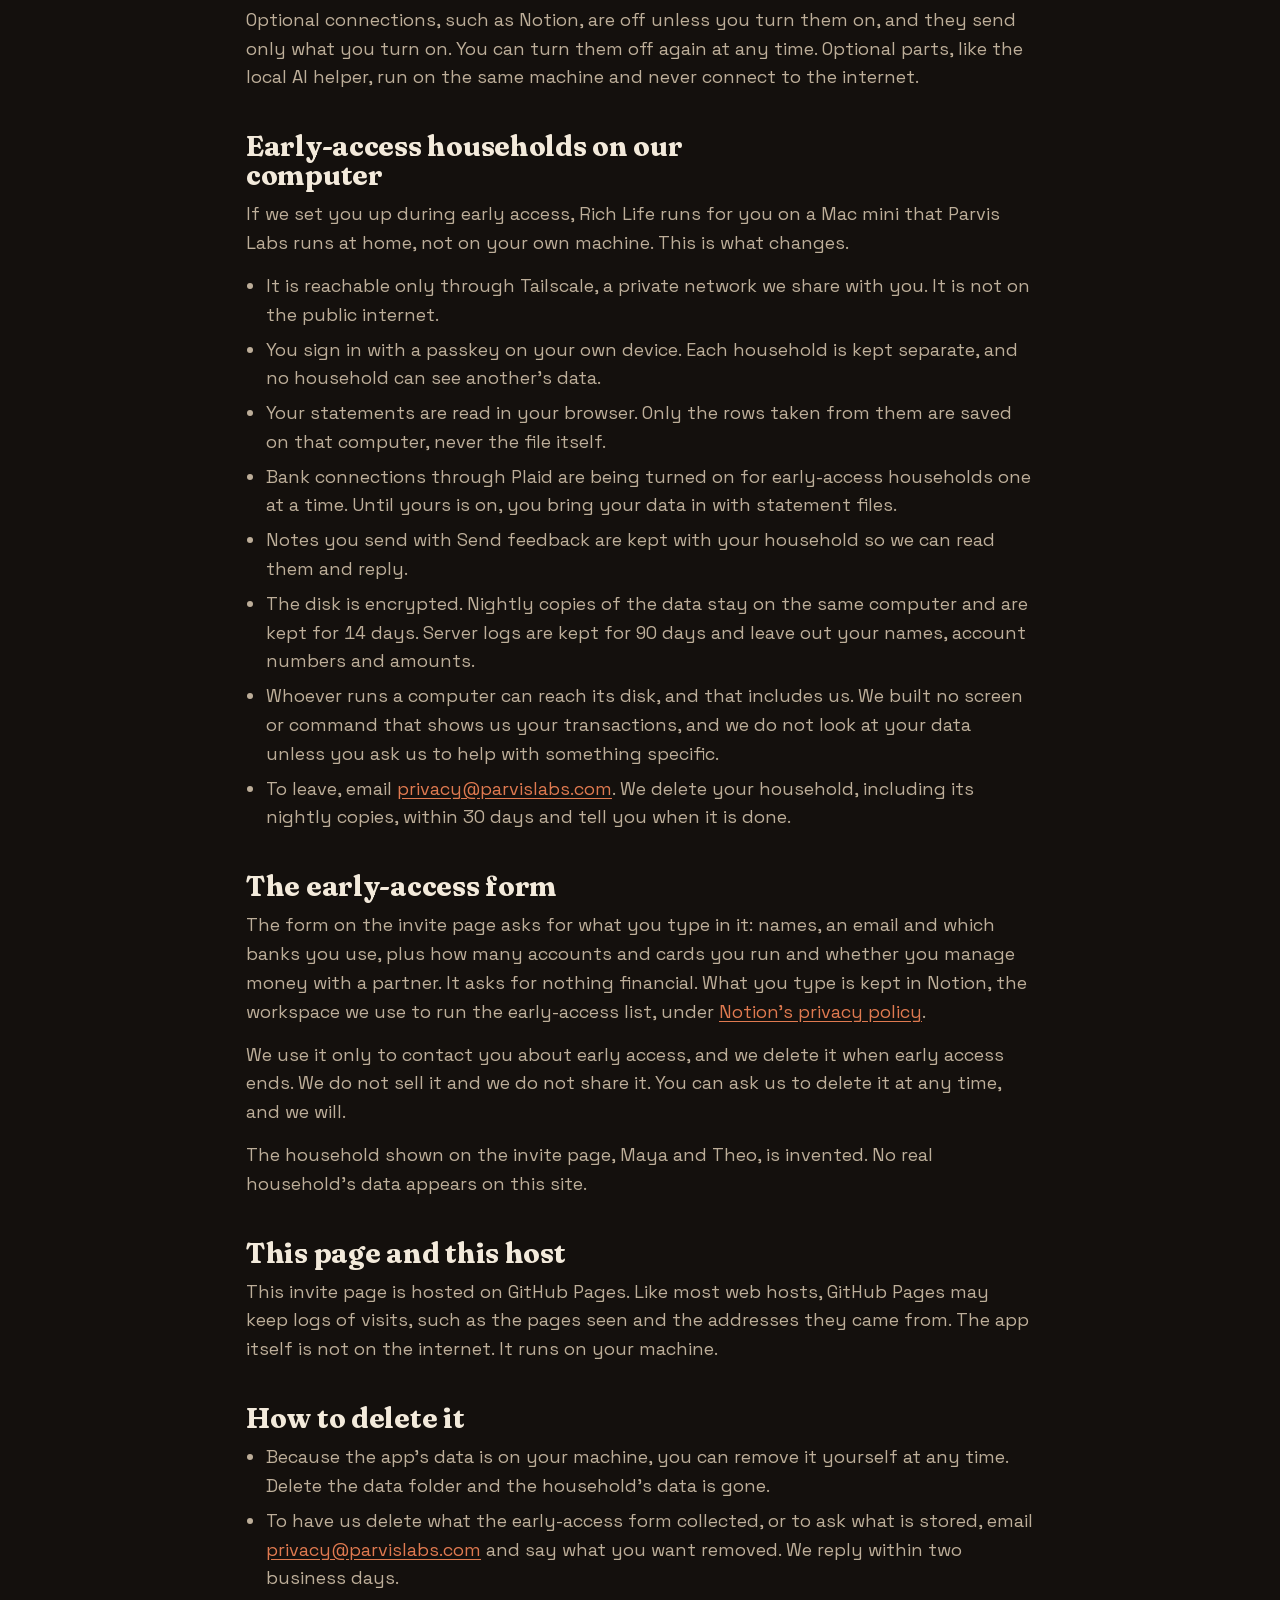
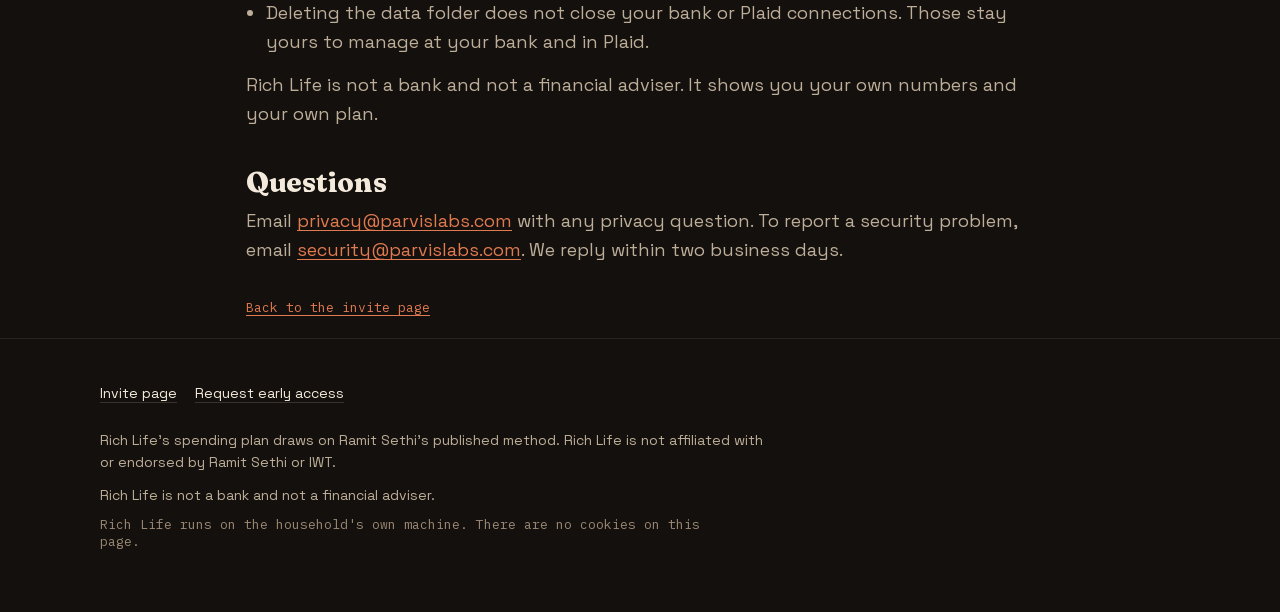
==== commit 3ad4edf1: "Bank connections: being turned on one household at a time Start and privacy pages: Plaid bank connec" ====
--- a/privacy.html
+++ b/privacy.html
@@ -60,7 +60,7 @@
       <li>It is reachable only through Tailscale, a private network we share with you. It is not on the public internet.</li>
       <li>You sign in with a passkey on your own device. Each household is kept separate, and no household can see another's data.</li>
       <li>Your statements are read in your browser. Only the rows taken from them are saved on that computer, never the file itself.</li>
-      <li>Bank connections through Plaid are coming to early access soon. Until then, you add your bank and card statements as files.</li>
+      <li>Bank connections through Plaid are being turned on for early-access households one at a time. Until yours is on, you bring your data in with statement files.</li>
       <li>Notes you send with Send feedback are kept with your household so we can read them and reply.</li>
       <li>The disk is encrypted. Nightly copies of the data stay on the same computer and are kept for 14 days. Server logs are kept for 90 days and leave out your names, account numbers and amounts.</li>
       <li>Whoever runs a computer can reach its disk, and that includes us. We built no screen or command that shows us your transactions, and we do not look at your data unless you ask us to help with something specific.</li>
--- a/styles.css
+++ b/styles.css
@@ -275,3 +275,4 @@
 
 /* the sticky header never covers a section a link lands on */
 section[id] { scroll-margin-top: 84px; }
+.stats span.src { text-decoration: none; }
